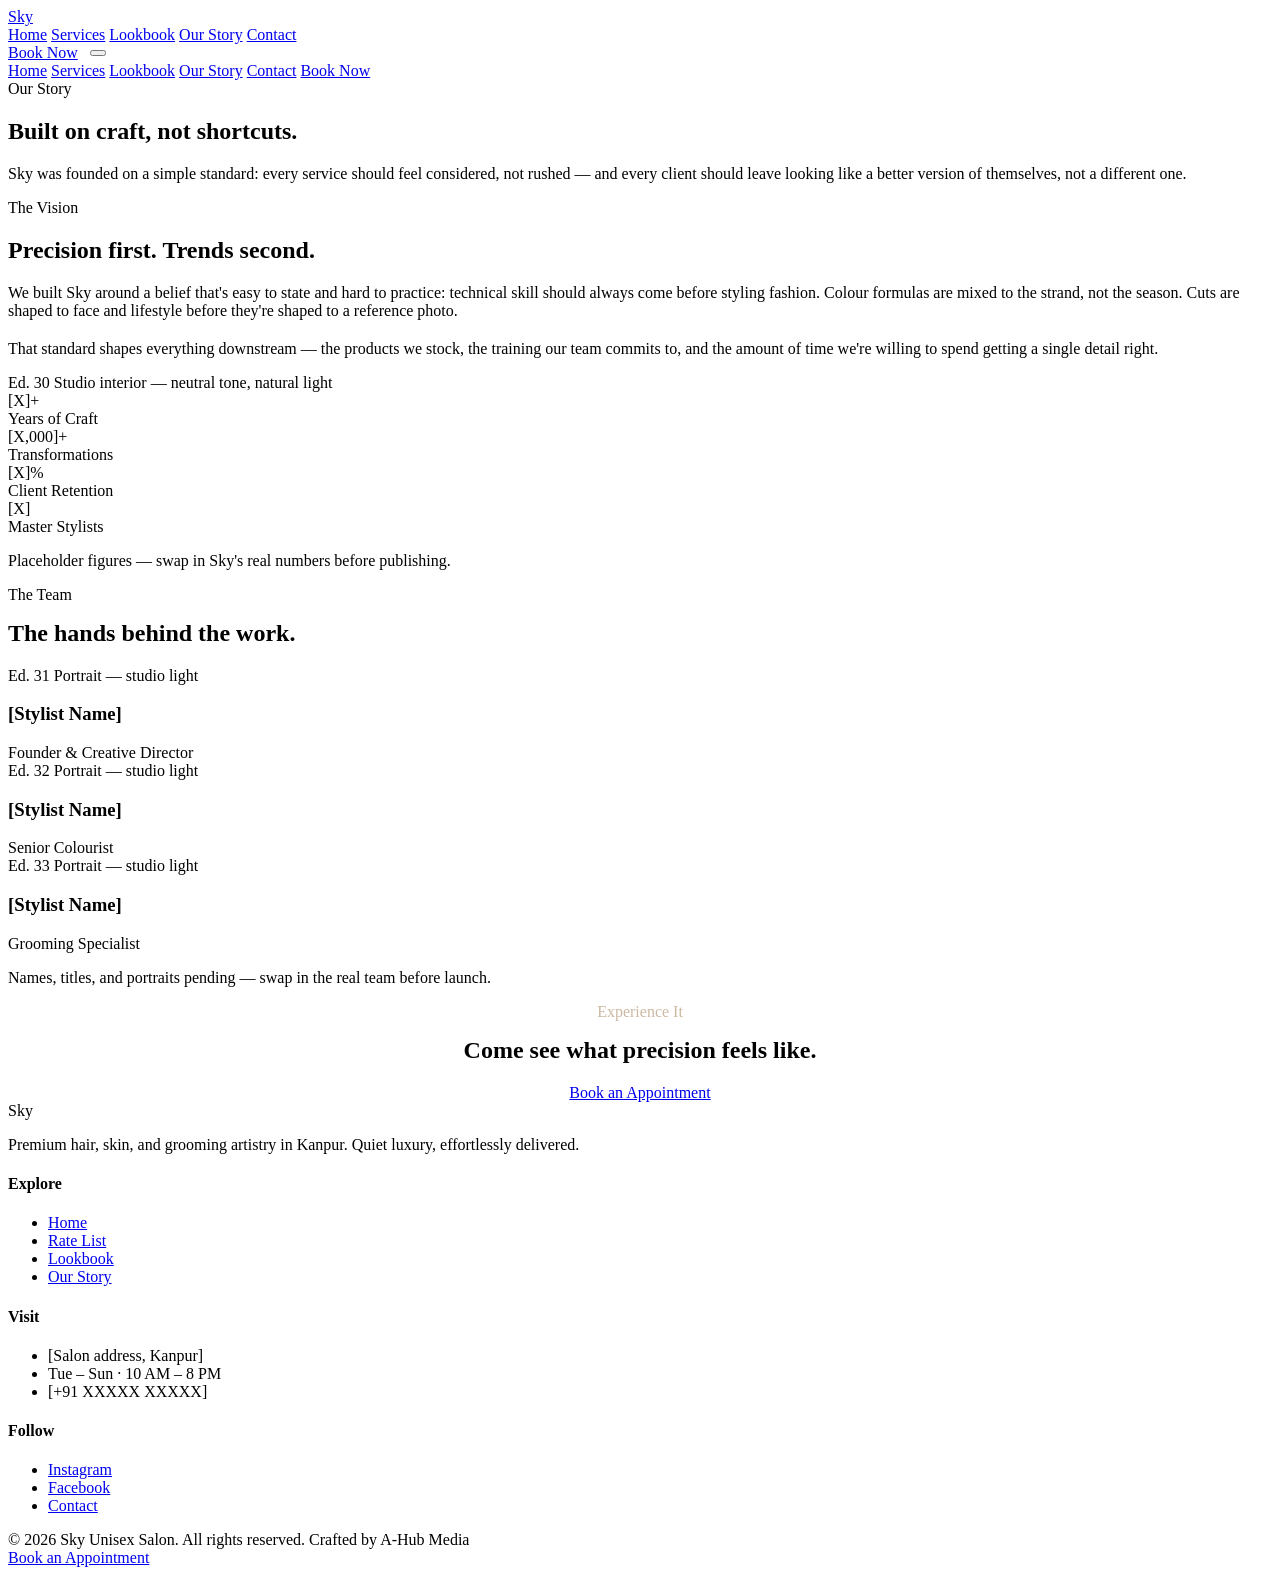
==== about.html @ c4058f4a "Add files via upload" ====
<!DOCTYPE html>
<html lang="en">
<head>
<meta charset="UTF-8">
<meta name="viewport" content="width=device-width, initial-scale=1.0">
<title>Our Story — Sky Unisex Salon</title>
<meta name="description" content="The vision, craft, and standards behind Sky Unisex Salon.">
<link rel="stylesheet" href="css/style.css">
</head>
<body>

<nav class="nav">
  <div class="nav-row">
    <a href="index.html" class="wordmark">Sky<div class="horizon-mark"></div></a>
    <div class="nav-links">
      <a href="index.html">Home</a>
      <a href="services.html">Services</a>
      <a href="gallery.html">Lookbook</a>
      <a href="about.html">Our Story</a>
      <a href="contact.html">Contact</a>
    </div>
    <div style="display:flex; align-items:center; gap:0.75rem;">
      <a href="#" class="btn btn-primary" data-wa="Hi Sky Unisex Salon, I'd like to book an appointment.">Book Now</a>
      <button class="hamburger" aria-label="Menu"><span></span><span></span><span></span></button>
    </div>
  </div>
</nav>

<div class="mobile-overlay">
  <a href="index.html">Home</a>
  <a href="services.html">Services</a>
  <a href="gallery.html">Lookbook</a>
  <a href="about.html">Our Story</a>
  <a href="contact.html">Contact</a>
  <a href="#" class="btn btn-primary" data-wa="Hi Sky Unisex Salon, I'd like to book an appointment.">Book Now</a>
</div>

<section class="wrap page-hero">
  <span class="eyebrow">Our Story</span>
  <h1>Built on craft, not shortcuts.</h1>
  <p class="lead">Sky was founded on a simple standard: every service should feel considered, not rushed — and every client should leave looking like a better version of themselves, not a different one.</p>
</section>

<div class="wrap"><div class="horizon reveal"></div></div>

<!-- VISION SPLIT -->
<section class="wrap section">
  <div class="split reveal">
    <div class="split-copy">
      <span class="eyebrow">The Vision</span>
      <h2>Precision first. Trends second.</h2>
      <p class="lead">We built Sky around a belief that's easy to state and hard to practice: technical skill should always come before styling fashion. Colour formulas are mixed to the strand, not the season. Cuts are shaped to face and lifestyle before they're shaped to a reference photo.</p>
      <p class="lead" style="margin-top:1.25rem;">That standard shapes everything downstream — the products we stock, the training our team commits to, and the amount of time we're willing to spend getting a single detail right.</p>
    </div>
    <div class="split-visual">
      <div class="photo-frame">
        <span class="frame-tag">Ed. 30</span>
        <span class="frame-label">Studio interior — neutral tone, natural light</span>
      </div>
    </div>
  </div>
</section>

<!-- STATS BAR -->
<section class="wrap section-tight reveal">
  <div class="stat-bar">
    <div class="stat">
      <div class="value">[X]+</div>
      <div class="label">Years of Craft</div>
    </div>
    <div class="stat">
      <div class="value">[X,000]+</div>
      <div class="label">Transformations</div>
    </div>
    <div class="stat">
      <div class="value">[X]%</div>
      <div class="label">Client Retention</div>
    </div>
    <div class="stat">
      <div class="value">[X]</div>
      <div class="label">Master Stylists</div>
    </div>
  </div>
  <p class="rate-note" style="margin-top:1rem;">Placeholder figures — swap in Sky's real numbers before publishing.</p>
</section>

<!-- STYLISTS -->
<section class="wrap section">
  <span class="eyebrow">The Team</span>
  <h2 style="margin-top:1rem;">The hands behind the work.</h2>

  <div class="stylists">
    <div class="stylist reveal">
      <div class="photo-frame">
        <span class="frame-tag">Ed. 31</span>
        <span class="frame-label">Portrait — studio light</span>
      </div>
      <h3>[Stylist Name]</h3>
      <div class="role">Founder & Creative Director</div>
    </div>
    <div class="stylist reveal reveal-delay-1">
      <div class="photo-frame">
        <span class="frame-tag">Ed. 32</span>
        <span class="frame-label">Portrait — studio light</span>
      </div>
      <h3>[Stylist Name]</h3>
      <div class="role">Senior Colourist</div>
    </div>
    <div class="stylist reveal reveal-delay-2">
      <div class="photo-frame">
        <span class="frame-tag">Ed. 33</span>
        <span class="frame-label">Portrait — studio light</span>
      </div>
      <h3>[Stylist Name]</h3>
      <div class="role">Grooming Specialist</div>
    </div>
  </div>
  <p class="rate-note">Names, titles, and portraits pending — swap in the real team before launch.</p>
</section>

<!-- CTA -->
<section class="wrap section-tight">
  <div class="location-card reveal" style="grid-template-columns:1fr;">
    <div class="content" style="text-align:center;">
      <span class="eyebrow" style="color:#cbb9a3;">Experience It</span>
      <h2 style="color:var(--cream); margin-top:1rem;">Come see what precision feels like.</h2>
      <a href="#" class="btn btn-on-dark" data-wa="Hi Sky Unisex Salon, I'd like to book an appointment." style="margin-top:1.75rem;">Book an Appointment</a>
    </div>
  </div>
</section>

<footer class="site-footer">
  <div class="wrap">
    <div class="footer-top">
      <div class="footer-brand">
        <div class="wordmark">Sky</div>
        <div class="horizon-mark"></div>
        <p>Premium hair, skin, and grooming artistry in Kanpur. Quiet luxury, effortlessly delivered.</p>
      </div>
      <div class="footer-col">
        <h4>Explore</h4>
        <ul>
          <li><a href="index.html">Home</a></li>
          <li><a href="services.html">Rate List</a></li>
          <li><a href="gallery.html">Lookbook</a></li>
          <li><a href="about.html">Our Story</a></li>
        </ul>
      </div>
      <div class="footer-col">
        <h4>Visit</h4>
        <ul>
          <li><span data-fill="address">[Salon address, Kanpur]</span></li>
          <li>Tue – Sun · 10 AM – 8 PM</li>
          <li><span data-fill="phone">[+91 XXXXX XXXXX]</span></li>
        </ul>
      </div>
      <div class="footer-col">
        <h4>Follow</h4>
        <ul>
          <li><a href="https://instagram.com" target="_blank" rel="noopener">Instagram</a></li>
          <li><a href="https://facebook.com" target="_blank" rel="noopener">Facebook</a></li>
          <li><a href="contact.html">Contact</a></li>
        </ul>
      </div>
    </div>
    <div class="footer-bottom">
      <span>© 2026 Sky Unisex Salon. All rights reserved.</span>
      <span>Crafted by A-Hub Media</span>
    </div>
  </div>
</footer>

<div class="mobile-book-bar">
  <a href="#" class="btn btn-on-dark" data-wa="Hi Sky Unisex Salon, I'd like to book an appointment.">Book an Appointment</a>
</div>

<script src="js/main.js"></script>
</body>
</html>
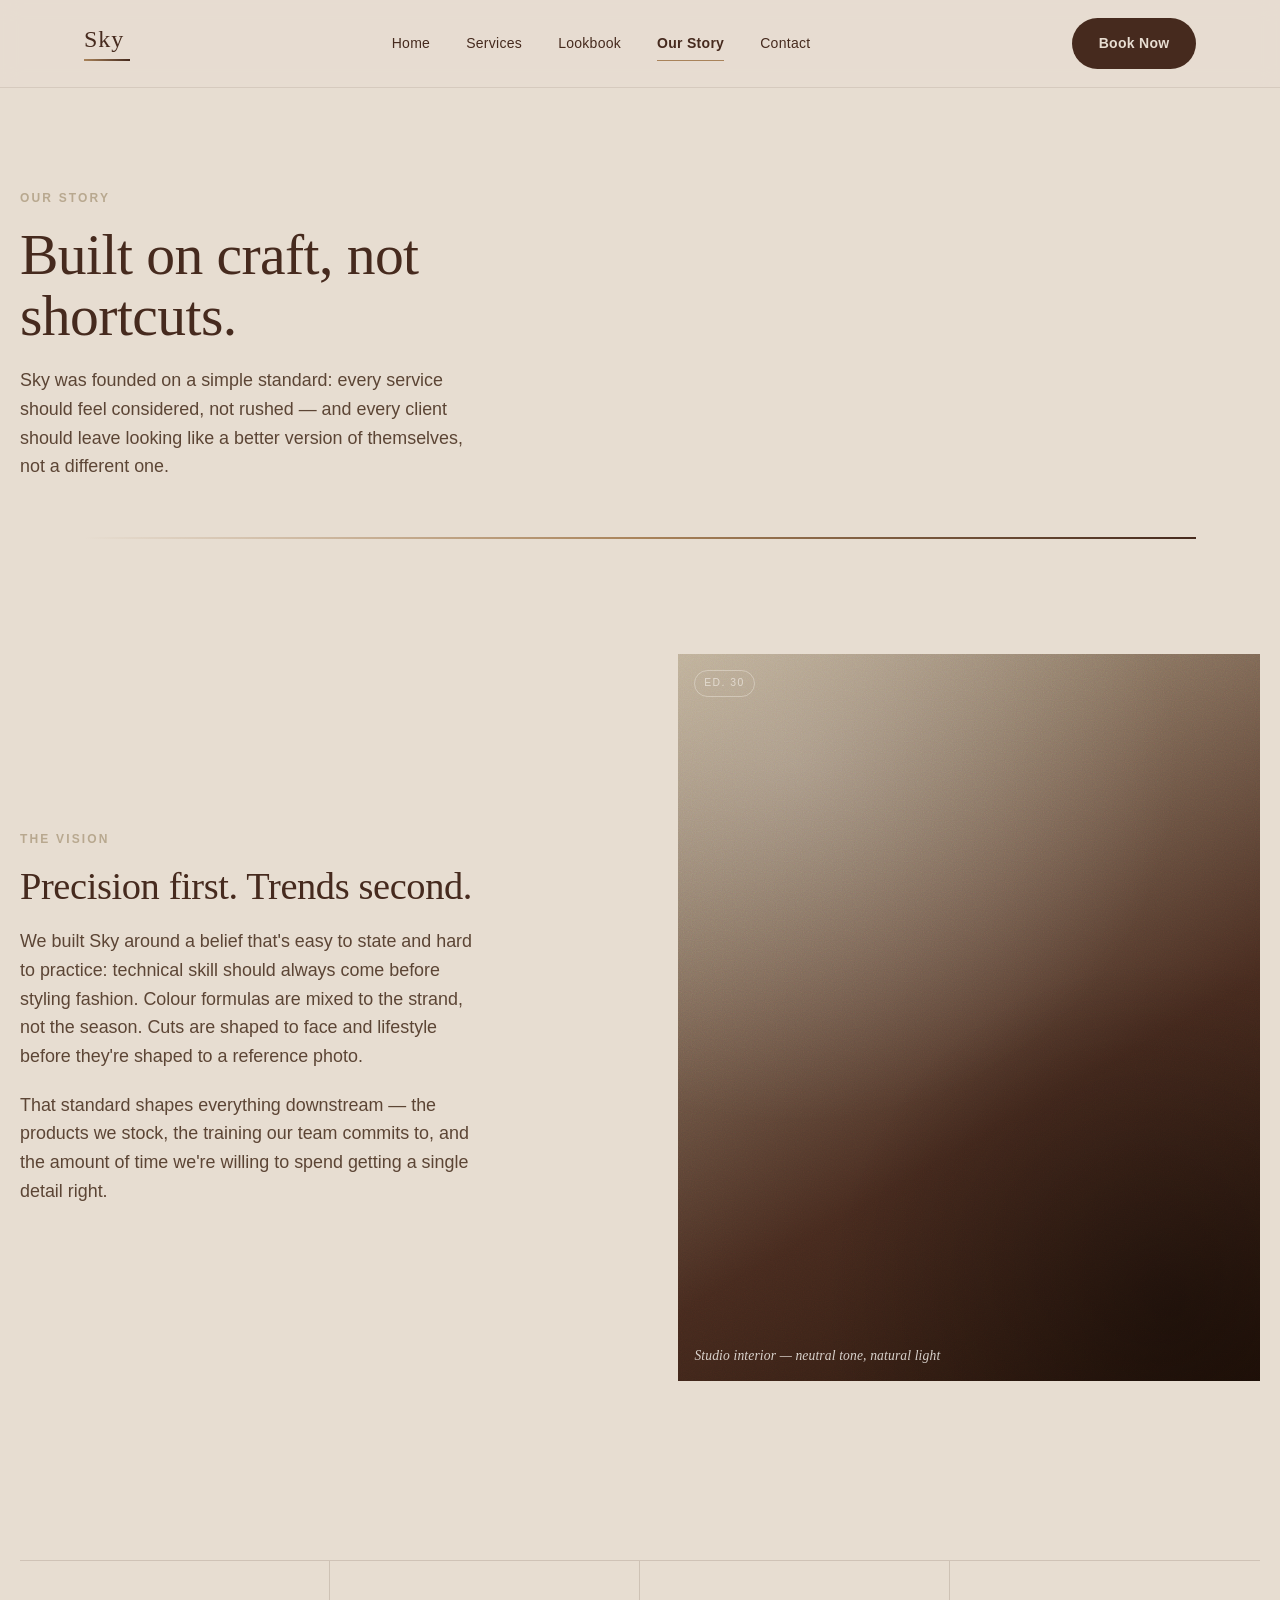
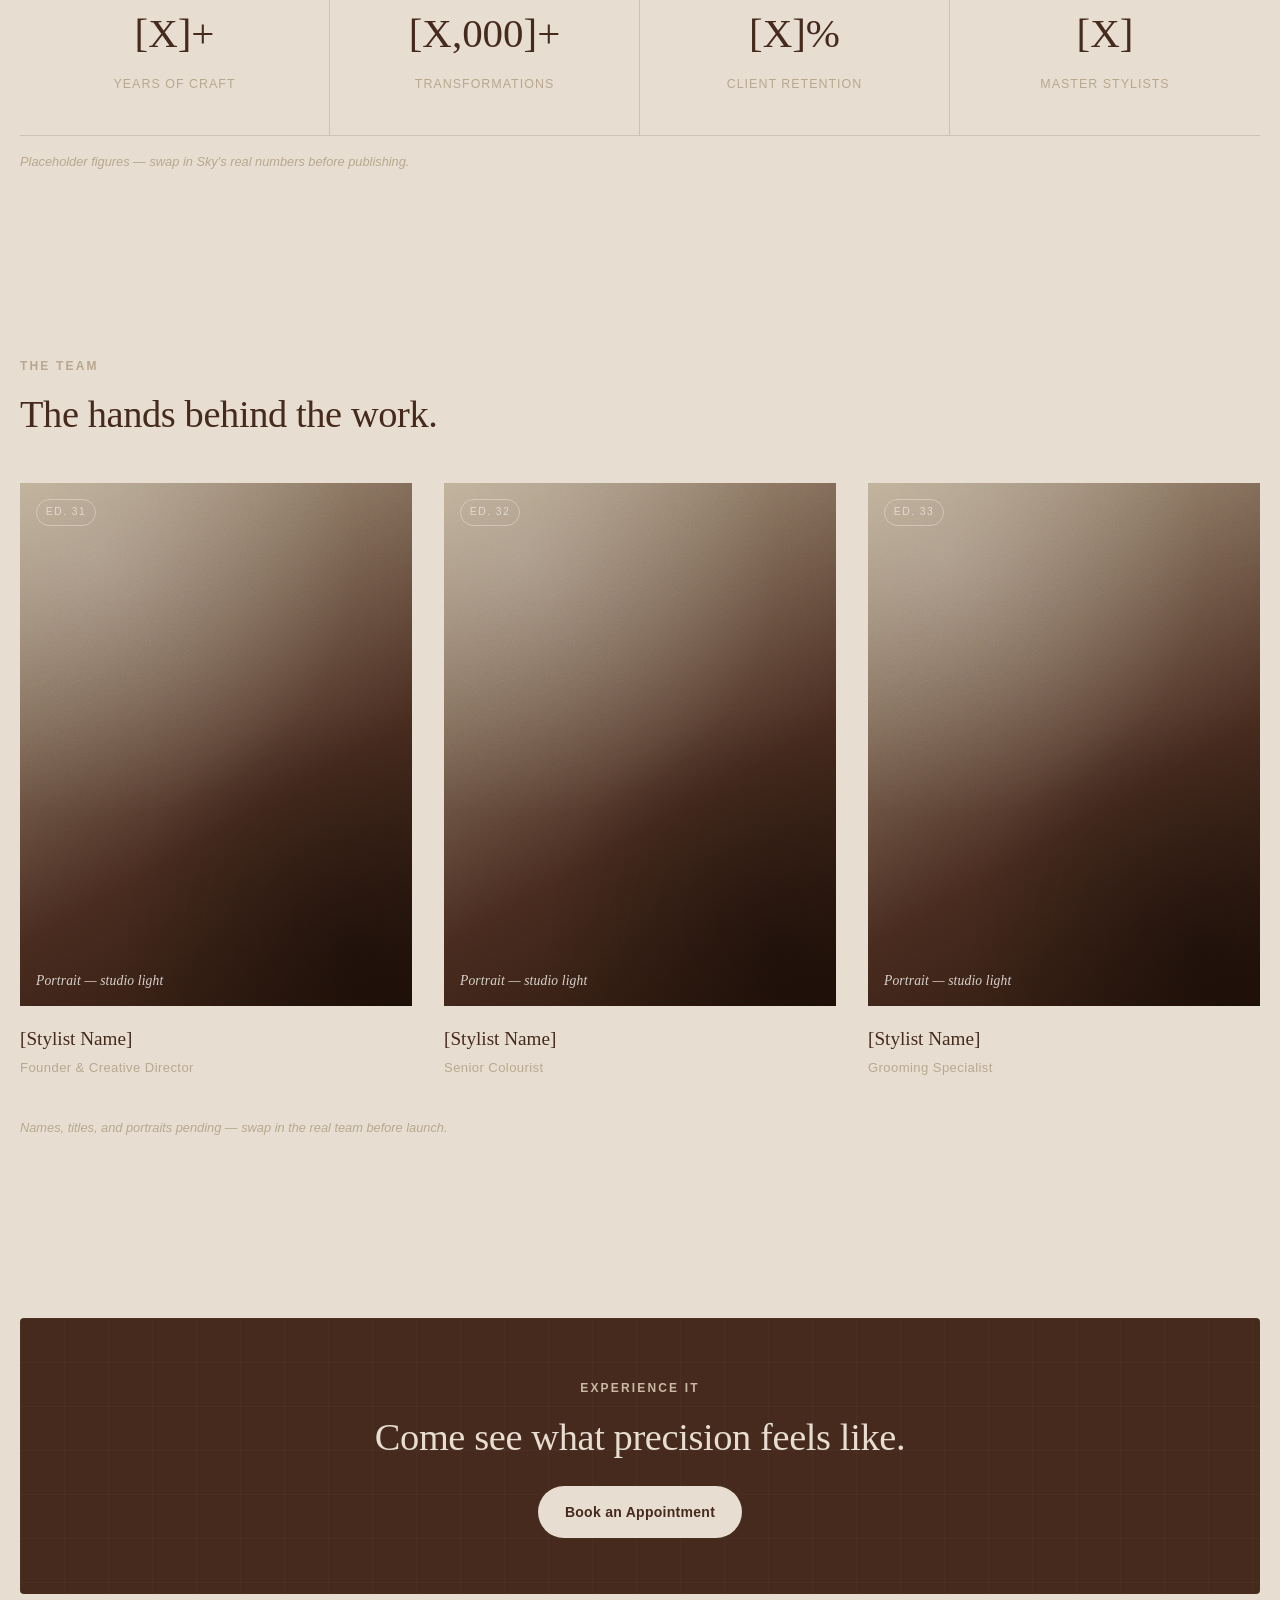
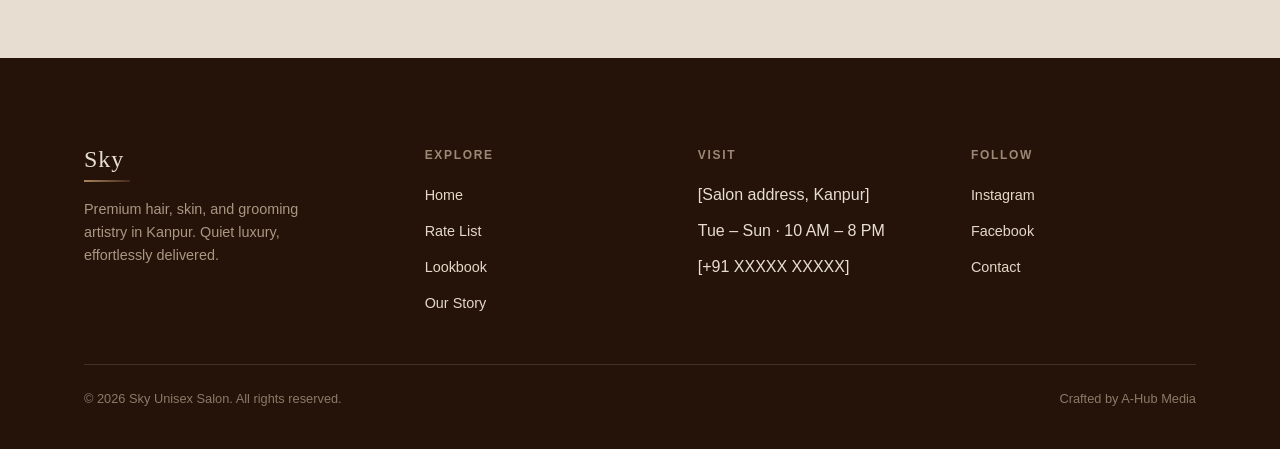
==== commit d785ce03: "Add files via upload" ====
--- a/about.html
+++ b/about.html
@@ -5,7 +5,563 @@
 <meta name="viewport" content="width=device-width, initial-scale=1.0">
 <title>Our Story — Sky Unisex Salon</title>
 <meta name="description" content="The vision, craft, and standards behind Sky Unisex Salon.">
-<link rel="stylesheet" href="css/style.css">
+<style>
+/* ==========================================================================
+   SKY UNISEX SALON — Design System
+   Editorial minimalism. Quiet luxury. One signature: the Horizon Line.
+   ========================================================================== */
+
+@import url('https://fonts.googleapis.com/css2?family=Instrument+Serif:ital@0;1&family=Manrope:wght@300;400;500;600;700&display=swap');
+
+:root{
+  /* ---- Color tokens ---- */
+  --cream:        #E7DDD1;   /* primary background */
+  --cream-dim:    #DED2C3;   /* recessed panels on cream */
+  --white:        #FBF8F3;   /* crisp contrast panel */
+  --espresso:     #462A1E;   /* primary type / CTA */
+  --ink:          #251309;   /* deepest depth, footer, dark sections */
+  --stone:        #B8A88F;   /* muted mid-tone: borders, captions, dividers */
+  --gold-thread:  #A9835A;   /* horizon-gradient midpoint — used ONLY in the horizon signature + link underlines */
+
+  /* ---- Type ---- */
+  --font-display: "Instrument Serif", Georgia, "Times New Roman", serif;
+  --font-body: "Manrope", -apple-system, BlinkMacSystemFont, "Segoe UI", sans-serif;
+
+  /* ---- Scale ---- */
+  --fs-hero:   clamp(2.75rem, 7vw, 6rem);
+  --fs-h1:     clamp(2.25rem, 4.5vw, 3.75rem);
+  --fs-h2:     clamp(1.75rem, 3vw, 2.75rem);
+  --fs-h3:     clamp(1.25rem, 1.6vw, 1.5rem);
+  --fs-lead:   clamp(1.05rem, 1.4vw, 1.25rem);
+  --fs-body:   1rem;
+  --fs-small:  0.8125rem;
+  --fs-eyebrow: 0.75rem;
+
+  --container: 1240px;
+  --gutter: clamp(1.25rem, 5vw, 4rem);
+
+  --ease: cubic-bezier(.22,.61,.36,1);
+}
+
+/* ---- Reset ---- */
+*, *::before, *::after{ box-sizing: border-box; }
+html{ scroll-behavior: smooth; }
+body{
+  margin:0;
+  background: var(--cream);
+  color: var(--espresso);
+  font-family: var(--font-body);
+  font-size: var(--fs-body);
+  line-height: 1.6;
+  -webkit-font-smoothing: antialiased;
+  overflow-x: hidden;
+}
+img, svg{ display:block; max-width:100%; }
+a{ color:inherit; text-decoration:none; }
+ul{ list-style:none; margin:0; padding:0; }
+button{ font-family: inherit; cursor:pointer; }
+h1,h2,h3,h4,p{ margin:0; }
+
+@media (prefers-reduced-motion: reduce){
+  *, *::before, *::after{
+    animation-duration: 0.01ms !important;
+    animation-iteration-count: 1 !important;
+    transition-duration: 0.01ms !important;
+    scroll-behavior: auto !important;
+  }
+}
+
+:focus-visible{
+  outline: 2px solid var(--espresso);
+  outline-offset: 3px;
+}
+
+/* ---- Layout ---- */
+.wrap{
+  max-width: var(--container);
+  margin: 0 auto;
+  padding-left: var(--gutter);
+  padding-right: var(--gutter);
+}
+.section{ padding: clamp(4rem, 9vw, 8rem) 0; }
+.section-tight{ padding: clamp(2.5rem, 5vw, 4.5rem) 0; }
+
+.eyebrow{
+  font-family: var(--font-body);
+  font-size: var(--fs-eyebrow);
+  letter-spacing: 0.18em;
+  text-transform: uppercase;
+  color: var(--stone);
+  font-weight: 600;
+}
+.on-dark .eyebrow{ color: #9c8874; }
+
+h1, .h1{ font-family: var(--font-display); font-size: var(--fs-h1); font-weight:400; line-height:1.05; letter-spacing:-0.01em; }
+h2, .h2{ font-family: var(--font-display); font-size: var(--fs-h2); font-weight:400; line-height:1.1; letter-spacing:-0.01em; }
+h3, .h3{ font-family: var(--font-display); font-size: var(--fs-h3); font-weight:400; }
+.lead{ font-size: var(--fs-lead); color:#5c4535; max-width: 46ch; }
+.on-dark .lead{ color: #cbb9a3; }
+em, i{ font-style: italic; }
+.serif-italic{ font-family: var(--font-display); font-style: italic; }
+
+/* ==========================================================================
+   Horizon Line — signature element
+   A thin cream→gold→espresso gradient thread. Appears under the wordmark,
+   as a scroll-revealed section divider, and as an atmospheric wash in hero.
+   ========================================================================== */
+.horizon{
+  height: 2px;
+  width: 100%;
+  background: linear-gradient(90deg, var(--cream) 0%, var(--gold-thread) 50%, var(--espresso) 100%);
+  transform: scaleX(0);
+  transform-origin: center;
+  transition: transform 1.1s var(--ease);
+}
+.horizon.in-view{ transform: scaleX(1); }
+
+.horizon-mark{
+  width: 46px;
+  height: 2px;
+  background: linear-gradient(90deg, var(--gold-thread), var(--espresso));
+  margin-top: 6px;
+}
+
+.horizon-wash{
+  position:absolute;
+  inset:0;
+  pointer-events:none;
+  background: linear-gradient(180deg, transparent 0%, transparent 52%, rgba(169,131,90,0.10) 62%, rgba(70,42,30,0.14) 100%);
+}
+
+/* ==========================================================================
+   Navigation
+   ========================================================================== */
+.nav{
+  position: sticky;
+  top:0;
+  z-index: 100;
+  background: rgba(231,221,209,0.86);
+  backdrop-filter: blur(10px);
+  border-bottom: 1px solid rgba(70,42,30,0.1);
+}
+.nav-row{
+  display:flex;
+  align-items:center;
+  justify-content: space-between;
+  padding: 1.1rem var(--gutter);
+  max-width: var(--container);
+  margin: 0 auto;
+}
+.wordmark{
+  font-family: var(--font-display);
+  font-size: 1.5rem;
+  letter-spacing: 0.04em;
+  display: inline-flex;
+  flex-direction: column;
+  align-items: flex-start;
+  line-height: 1.1;
+}
+.nav-links{
+  display:flex;
+  align-items:center;
+  gap: 2.25rem;
+}
+.nav-links a{
+  font-size: 0.875rem;
+  letter-spacing: 0.02em;
+  position: relative;
+  padding: 0.25rem 0;
+}
+.nav-links a::after{
+  content:"";
+  position:absolute;
+  left:0; right:0; bottom:-2px;
+  height:1px;
+  background: var(--gold-thread);
+  transform: scaleX(0);
+  transform-origin: left;
+  transition: transform .35s var(--ease);
+}
+.nav-links a:hover::after, .nav-links a.active::after{ transform: scaleX(1); }
+.nav-links a.active{ color: var(--espresso); font-weight: 600; }
+
+.btn{
+  display:inline-flex;
+  align-items:center;
+  gap:0.55rem;
+  font-size: 0.875rem;
+  font-weight:600;
+  letter-spacing:0.02em;
+  padding: 0.85rem 1.6rem;
+  border-radius: 999px;
+  border: 1px solid transparent;
+  transition: transform .3s var(--ease), background .3s var(--ease), color .3s var(--ease), border-color .3s var(--ease);
+  white-space: nowrap;
+}
+.btn-primary{ background: var(--espresso); color: var(--cream); }
+.btn-primary:hover{ background: var(--ink); transform: translateY(-2px); }
+.btn-ghost{ border-color: var(--espresso); color: var(--espresso); }
+.btn-ghost:hover{ background: var(--espresso); color:var(--cream); }
+.btn-on-dark{ background: var(--cream); color: var(--espresso); }
+.btn-on-dark:hover{ background: var(--white); transform: translateY(-2px); }
+.btn-sm{ padding: 0.6rem 1.15rem; font-size: 0.8rem; }
+
+.hamburger{
+  display:none;
+  flex-direction:column;
+  gap:5px;
+  background:none;
+  border:none;
+  padding:8px;
+}
+.hamburger span{ width:22px; height:1.5px; background: var(--espresso); transition: transform .3s var(--ease), opacity .3s var(--ease); }
+.hamburger.is-open span:nth-child(1){ transform: translateY(6.5px) rotate(45deg); }
+.hamburger.is-open span:nth-child(2){ opacity:0; }
+.hamburger.is-open span:nth-child(3){ transform: translateY(-6.5px) rotate(-45deg); }
+
+.mobile-overlay{
+  position: fixed;
+  inset:0;
+  background: var(--cream);
+  z-index: 99;
+  display:flex;
+  flex-direction:column;
+  align-items:center;
+  justify-content:center;
+  gap: 2rem;
+  transform: translateY(-100%);
+  transition: transform .5s var(--ease);
+}
+.mobile-overlay.is-open{ transform: translateY(0); }
+.mobile-overlay a{ font-family: var(--font-display); font-size: 2rem; }
+
+/* ==========================================================================
+   Photo-frame — abstract chiaroscuro placeholder (stand-in for photography)
+   ========================================================================== */
+.photo-frame{
+  position:relative;
+  overflow:hidden;
+  background:
+    radial-gradient(120% 90% at 20% 15%, rgba(251,248,243,0.20), transparent 55%),
+    radial-gradient(100% 80% at 85% 90%, rgba(0,0,0,0.35), transparent 60%),
+    linear-gradient(150deg, var(--stone) 0%, var(--espresso) 62%, var(--ink) 100%);
+}
+.photo-frame::before{
+  content:"";
+  position:absolute; inset:0;
+  opacity:0.18;
+  mix-blend-mode: overlay;
+  background-image: url("data:image/svg+xml;utf8,<svg xmlns='http://www.w3.org/2000/svg' width='120' height='120'><filter id='n'><feTurbulence type='fractalNoise' baseFrequency='0.9' numOctaves='2' stitchTiles='stitch'/></filter><rect width='100%25' height='100%25' filter='url(%23n)'/></svg>");
+}
+.photo-frame .frame-label{
+  position:absolute;
+  left: 1rem; bottom: 0.9rem;
+  right: 1rem;
+  font-family: var(--font-display);
+  font-style: italic;
+  font-size: 0.85rem;
+  color: rgba(251,248,243,0.82);
+  letter-spacing: 0.01em;
+}
+.photo-frame .frame-tag{
+  position:absolute;
+  top:1rem; left:1rem;
+  font-size: 0.65rem;
+  letter-spacing:0.14em;
+  text-transform:uppercase;
+  color: rgba(251,248,243,0.6);
+  border:1px solid rgba(251,248,243,0.35);
+  padding:0.25rem 0.55rem;
+  border-radius:999px;
+}
+.photo-frame img{ position:absolute; inset:0; width:100%; height:100%; object-fit:cover; }
+
+/* ==========================================================================
+   Reveal-on-scroll
+   ========================================================================== */
+.reveal{ opacity:0; transform: translateY(28px); transition: opacity .9s var(--ease), transform .9s var(--ease); }
+.reveal.in-view{ opacity:1; transform:none; }
+.reveal-delay-1{ transition-delay: .12s; }
+.reveal-delay-2{ transition-delay: .24s; }
+.reveal-delay-3{ transition-delay: .36s; }
+
+/* ==========================================================================
+   Hero
+   ========================================================================== */
+.hero{
+  position:relative;
+  display:grid;
+  grid-template-columns: 1fr 1fr;
+  align-items:stretch;
+  min-height: 88vh;
+  background: var(--cream);
+  overflow:hidden;
+}
+.hero-copy{
+  display:flex;
+  flex-direction:column;
+  justify-content:center;
+  padding: 3rem var(--gutter) 3rem clamp(1.25rem,6vw,6.5rem);
+  position:relative;
+  z-index:2;
+}
+.hero-copy h1{ margin-top:1.25rem; }
+.hero-copy .lead{ margin-top:1.5rem; }
+.hero-actions{ display:flex; gap:1rem; margin-top:2.5rem; flex-wrap:wrap; }
+.hero-visual{ position:relative; }
+.hero-visual .photo-frame{ position:absolute; inset: 6% 6% 6% 0; }
+
+/* ==========================================================================
+   Pillars (services overview)
+   ========================================================================== */
+.pillars{
+  display:grid;
+  grid-template-columns: repeat(3, 1fr);
+  border-top: 1px solid rgba(70,42,30,0.15);
+}
+.pillar{
+  padding: 3rem 2.25rem;
+  border-right: 1px solid rgba(70,42,30,0.15);
+  transition: background .4s var(--ease);
+}
+.pillar:last-child{ border-right:none; }
+.pillar:hover{ background: rgba(70,42,30,0.05); }
+.pillar .num{ font-family:var(--font-display); font-style:italic; color: var(--stone); font-size:1rem; }
+.pillar h3{ margin-top:1rem; }
+.pillar p{ margin-top:0.85rem; color:#5c4535; font-size:0.95rem; }
+.pillar .pillar-link{ display:inline-flex; align-items:center; gap:0.4rem; margin-top:1.5rem; font-size:0.8rem; font-weight:600; letter-spacing:0.03em; border-bottom:1px solid var(--gold-thread); padding-bottom:2px; }
+
+/* ==========================================================================
+   Philosophy — "The Sky Experience"
+   ========================================================================== */
+.philosophy{
+  background: var(--ink);
+  color: var(--cream);
+  position:relative;
+}
+.philosophy .wrap{ max-width: 900px; text-align:center; }
+.philosophy h2{ color: var(--white); }
+.philosophy .lead{ margin: 1.75rem auto 0; color:#cbb9a3; }
+
+/* ==========================================================================
+   Split feature row (image + text alternating)
+   ========================================================================== */
+.split{
+  display:grid;
+  grid-template-columns: 1fr 1fr;
+  gap: clamp(2rem, 6vw, 5rem);
+  align-items:center;
+}
+.split.reverse .split-visual{ order:2; }
+.split-visual .photo-frame{ aspect-ratio: 4/5; width:100%; }
+.split .eyebrow{ margin-bottom:1rem; display:block; }
+.split .lead{ margin-top:1.25rem; }
+
+/* ==========================================================================
+   Location card
+   ========================================================================== */
+.location-card{
+  background: var(--espresso);
+  color: var(--cream);
+  border-radius: 4px;
+  padding: clamp(2rem, 5vw, 3.5rem);
+  display:grid;
+  grid-template-columns: 1.1fr 1fr;
+  gap: 3rem;
+  align-items:center;
+  overflow:hidden;
+  position:relative;
+}
+.location-card::before{
+  content:"";
+  position:absolute; inset:0;
+  background-image: linear-gradient(rgba(251,248,243,0.05) 1px, transparent 1px), linear-gradient(90deg, rgba(251,248,243,0.05) 1px, transparent 1px);
+  background-size: 44px 44px;
+  opacity:.5;
+}
+.location-card .content{ position:relative; z-index:1; }
+.location-card .map-plate{
+  position:relative; z-index:1;
+  aspect-ratio: 4/3;
+  border: 1px solid rgba(251,248,243,0.25);
+  border-radius:2px;
+  display:flex;
+  align-items:center;
+  justify-content:center;
+  background: rgba(251,248,243,0.04);
+}
+.location-list{ margin-top:1.75rem; display:flex; flex-direction:column; gap:0.6rem; font-size:0.95rem; color:#e7ddd1cc; }
+.location-list b{ color: var(--cream); }
+
+/* ==========================================================================
+   Footer
+   ========================================================================== */
+.site-footer{ background: var(--ink); color: var(--cream); }
+.footer-top{ display:grid; grid-template-columns: 1.3fr 1fr 1fr 1fr; gap:3rem; padding: clamp(3rem,7vw,5.5rem) 0 3rem; }
+.footer-brand .wordmark{ color: var(--cream); }
+.footer-brand p{ margin-top:1rem; color:#a99783; font-size:0.9rem; max-width:32ch; }
+.footer-col h4{ font-family:var(--font-body); font-size:0.75rem; letter-spacing:0.14em; text-transform:uppercase; color:#9c8874; margin-bottom:1.1rem; }
+.footer-col ul{ display:flex; flex-direction:column; gap:0.65rem; }
+.footer-col a{ font-size:0.9rem; color:#e3d8c8; transition: color .3s; }
+.footer-col a:hover{ color: var(--gold-thread); }
+.footer-bottom{ border-top:1px solid rgba(251,248,243,0.12); padding: 1.5rem 0 2.5rem; display:flex; justify-content:space-between; align-items:center; flex-wrap:wrap; gap:1rem; font-size:0.8rem; color:#8a7a68; }
+.ig-grid{ display:grid; grid-template-columns: repeat(6,1fr); gap:2px; margin-bottom: 2.5rem; }
+.ig-grid .photo-frame{ aspect-ratio:1/1; }
+
+/* ==========================================================================
+   Sticky mobile WhatsApp bar
+   ========================================================================== */
+.mobile-book-bar{
+  position: fixed;
+  left:0; right:0; bottom:0;
+  z-index: 90;
+  display:none;
+  padding: 0.85rem var(--gutter);
+  background: rgba(37,19,9,0.92);
+  backdrop-filter: blur(8px);
+}
+.mobile-book-bar .btn{ width:100%; justify-content:center; }
+
+/* ==========================================================================
+   Rate list (services page)
+   ========================================================================== */
+.tabs{ display:flex; gap:0.5rem; flex-wrap:wrap; border-bottom:1px solid rgba(70,42,30,0.18); padding-bottom: 1.25rem; }
+.tab-btn{
+  background:none; border:1px solid rgba(70,42,30,0.25);
+  padding: 0.6rem 1.25rem; border-radius:999px;
+  font-size:0.85rem; letter-spacing:0.02em; color:#5c4535;
+  transition: all .3s var(--ease);
+}
+.tab-btn.active, .tab-btn:hover{ background: var(--espresso); color: var(--cream); border-color: var(--espresso); }
+
+.rate-panel{ display:none; padding-top: 2.5rem; }
+.rate-panel.active{ display:block; }
+.rate-group h3{ margin-bottom:1.5rem; }
+.rate-row{
+  display:flex;
+  align-items:baseline;
+  gap:0.75rem;
+  padding: 1rem 0;
+  border-bottom: 1px dashed rgba(70,42,30,0.22);
+}
+.rate-row .name{ font-size:1.02rem; }
+.rate-row .name span{ display:block; font-size:0.82rem; color: var(--stone); margin-top:0.15rem; font-family: var(--font-body); }
+.rate-row .leader{ flex:1; border-bottom:1px dotted rgba(70,42,30,0.35); transform: translateY(-6px); }
+.rate-row .price{ font-family: var(--font-display); font-size:1.15rem; white-space:nowrap; }
+.rate-row .book-link{ font-size:0.72rem; letter-spacing:0.08em; text-transform:uppercase; border-bottom:1px solid var(--gold-thread); white-space:nowrap; padding-bottom:1px; }
+.rate-group{ margin-bottom: 3rem; }
+.rate-note{ font-size:0.8rem; color: var(--stone); margin-top:2.5rem; font-style:italic; }
+
+/* ==========================================================================
+   Gallery / lookbook (masonry via CSS columns)
+   ========================================================================== */
+.filter-chips{ display:flex; gap:0.6rem; flex-wrap:wrap; }
+.chip{
+  background:none; border:1px solid rgba(70,42,30,0.28);
+  padding:0.55rem 1.15rem; border-radius:999px; font-size:0.82rem; color:#5c4535;
+  transition: all .3s var(--ease);
+}
+.chip.active, .chip:hover{ background:var(--espresso); color:var(--cream); border-color:var(--espresso); }
+.masonry{ columns: 3 260px; column-gap: 1.1rem; margin-top: 2.75rem; }
+.masonry-item{ break-inside: avoid; margin-bottom: 1.1rem; display:none; }
+.masonry-item.show{ display:block; }
+.masonry-item .photo-frame{ transition: transform .3s var(--ease); }
+.masonry-item .frame-inner{ overflow:hidden; border-radius:2px; }
+.masonry-item:hover .photo-frame{ transform: scale(1.035); }
+
+/* ==========================================================================
+   About — timeline / stats
+   ========================================================================== */
+.stat-bar{ display:grid; grid-template-columns: repeat(4,1fr); border-top:1px solid rgba(70,42,30,0.15); border-bottom:1px solid rgba(70,42,30,0.15); }
+.stat{ padding: 2.5rem 1.5rem; text-align:center; border-right:1px solid rgba(70,42,30,0.15); }
+.stat:last-child{ border-right:none; }
+.stat .value{ font-family:var(--font-display); font-size:clamp(2rem,3.2vw,2.75rem); }
+.stat .label{ margin-top:0.5rem; font-size:0.78rem; letter-spacing:0.08em; text-transform:uppercase; color:var(--stone); }
+
+.stylists{ display:grid; grid-template-columns: repeat(3,1fr); gap:2rem; margin-top:3rem; }
+.stylist .photo-frame{ aspect-ratio: 3/4; margin-bottom:1.1rem; }
+.stylist h3{ font-size:1.2rem; }
+.stylist .role{ font-size:0.82rem; color:var(--stone); margin-top:0.2rem; letter-spacing:0.03em; }
+
+.timeline{ margin-top:3rem; display:flex; flex-direction:column; }
+.tl-row{ display:grid; grid-template-columns: 110px 1fr; gap:2rem; padding: 1.75rem 0; border-top:1px solid rgba(70,42,30,0.15); }
+.tl-row:last-child{ border-bottom:1px solid rgba(70,42,30,0.15); }
+.tl-year{ font-family:var(--font-display); font-style:italic; font-size:1.3rem; color:var(--stone); }
+.tl-copy p{ color:#5c4535; margin-top:0.35rem; max-width:60ch; }
+
+/* ==========================================================================
+   Contact page
+   ========================================================================== */
+.contact-grid{ display:grid; grid-template-columns: 1fr 1fr; gap: clamp(2.5rem,6vw,5rem); }
+.info-row{ display:flex; gap:1.25rem; padding: 1.5rem 0; border-bottom:1px solid rgba(70,42,30,0.15); }
+.info-row .k{ width:130px; flex-shrink:0; font-size:0.78rem; letter-spacing:0.08em; text-transform:uppercase; color:var(--stone); }
+.info-row .v{ font-size:1rem; }
+.info-row .v span{ display:block; font-size:0.85rem; color:#5c4535; }
+
+.qform{ display:flex; flex-direction:column; gap:1.25rem; }
+.qform label{ font-size:0.78rem; letter-spacing:0.08em; text-transform:uppercase; color:var(--stone); margin-bottom:0.5rem; display:block; }
+.qform input, .qform textarea{
+  width:100%; background:transparent; border:none; border-bottom:1px solid rgba(70,42,30,0.35);
+  padding: 0.65rem 0.1rem; font-family:var(--font-body); font-size:1rem; color:var(--espresso);
+  transition: border-color .3s;
+}
+.qform input:focus, .qform textarea:focus{ border-color: var(--espresso); outline:none; }
+.qform textarea{ resize:vertical; min-height:90px; }
+
+.social-row{ display:flex; gap:1rem; margin-top:1.75rem; }
+.social-pill{ border:1px solid var(--espresso); border-radius:999px; padding:0.55rem 1.25rem; font-size:0.82rem; }
+.social-pill:hover{ background:var(--espresso); color:var(--cream); }
+
+.map-embed{ border:none; width:100%; aspect-ratio: 16/10; filter: grayscale(0.55) sepia(0.18) contrast(1.05); border-radius:2px; }
+
+/* ==========================================================================
+   Page hero (interior pages)
+   ========================================================================== */
+.page-hero{ padding: clamp(3.5rem,8vw,6rem) 0 clamp(2.5rem,5vw,3.5rem); }
+.page-hero h1{ margin-top:1rem; max-width: 16ch; }
+.page-hero .lead{ margin-top:1.25rem; }
+
+/* ==========================================================================
+   Responsive
+   ========================================================================== */
+@media (max-width: 980px){
+  .nav-links{ display:none; }
+  .hamburger{ display:flex; }
+  .hero{ grid-template-columns: 1fr; min-height:auto; }
+  .hero-visual{ height:52vh; order:-1; }
+  .hero-visual .photo-frame{ inset:0; }
+  .hero-copy{ padding: 2.75rem var(--gutter); }
+  .pillars{ grid-template-columns:1fr; }
+  .pillar{ border-right:none; border-bottom:1px solid rgba(70,42,30,0.15); }
+  .split, .split.reverse{ grid-template-columns:1fr; }
+  .split.reverse .split-visual{ order:0; }
+  .location-card{ grid-template-columns:1fr; }
+  .footer-top{ grid-template-columns: 1fr 1fr; }
+  .stat-bar{ grid-template-columns: repeat(2,1fr); }
+  .stat:nth-child(2){ border-right:none; }
+  .stylists{ grid-template-columns:1fr 1fr; }
+  .masonry{ columns: 2 200px; }
+  .contact-grid{ grid-template-columns:1fr; }
+  .ig-grid{ grid-template-columns: repeat(3,1fr); }
+  .mobile-book-bar{ display:block; }
+}
+@media (max-width: 560px){
+  .footer-top{ grid-template-columns: 1fr; }
+  .stylists{ grid-template-columns:1fr; }
+  .masonry{ columns: 1; }
+  .tl-row{ grid-template-columns: 1fr; gap:0.4rem; }
+}
+
+/* ---- Print (rate list download) ---- */
+@media print{
+  .nav, .site-footer, .mobile-book-bar, .horizon, .page-hero .btn{ display:none !important; }
+  body{ background:#fff; color:#000; }
+  .rate-row .price{ color:#000; }
+  .tabs{ display:none !important; }
+  .rate-panel{ display:block !important; margin-bottom: 2rem; page-break-inside: avoid; }
+}
+
+</style>
 </head>
 <body>
 
@@ -174,6 +730,127 @@
   <a href="#" class="btn btn-on-dark" data-wa="Hi Sky Unisex Salon, I'd like to book an appointment.">Book an Appointment</a>
 </div>
 
-<script src="js/main.js"></script>
+<script>
+/* Sky Unisex Salon — shared interactions */
+
+// ---- CONFIG: update these two lines with the salon's real details ----
+const WHATSAPP_NUMBER = "919876543210"; // TODO: replace with Sky Unisex Salon's real WhatsApp Business number (country code + number, no + or spaces)
+const MAPS_QUERY = "Sky Unisex Salon, Kanpur"; // TODO: replace with exact address once confirmed
+
+function waLink(message){
+  const text = encodeURIComponent(message);
+  return `https://wa.me/${WHATSAPP_NUMBER}?text=${text}`;
+}
+
+document.addEventListener("DOMContentLoaded", () => {
+
+  // ---- Populate every WhatsApp CTA on the page ----
+  document.querySelectorAll("[data-wa]").forEach(el => {
+    const msg = el.getAttribute("data-wa") || "Hi Sky Unisex Salon, I'd like to book an appointment.";
+    el.setAttribute("href", waLink(msg));
+    el.setAttribute("target", "_blank");
+    el.setAttribute("rel", "noopener");
+  });
+
+  // ---- Maps link ----
+  document.querySelectorAll("[data-maps]").forEach(el => {
+    el.setAttribute("href", `https://www.google.com/maps/search/${encodeURIComponent(MAPS_QUERY)}`);
+    el.setAttribute("target", "_blank");
+    el.setAttribute("rel", "noopener");
+  });
+
+  // ---- Mobile menu ----
+  const hamburger = document.querySelector(".hamburger");
+  const overlay = document.querySelector(".mobile-overlay");
+  if (hamburger && overlay){
+    hamburger.addEventListener("click", () => {
+      hamburger.classList.toggle("is-open");
+      overlay.classList.toggle("is-open");
+      document.body.style.overflow = overlay.classList.contains("is-open") ? "hidden" : "";
+    });
+    overlay.querySelectorAll("a").forEach(a => a.addEventListener("click", () => {
+      hamburger.classList.remove("is-open");
+      overlay.classList.remove("is-open");
+      document.body.style.overflow = "";
+    }));
+  }
+
+  // ---- Active nav link (by current filename) ----
+  const current = (location.pathname.split("/").pop() || "index.html");
+  document.querySelectorAll(".nav-links a, .mobile-overlay a").forEach(a => {
+    const href = a.getAttribute("href");
+    if (href === current || (current === "" && href === "index.html")){
+      a.classList.add("active");
+    }
+  });
+
+  // ---- Scroll reveal ----
+  const revealEls = document.querySelectorAll(".reveal, .horizon");
+  if ("IntersectionObserver" in window){
+    const io = new IntersectionObserver((entries) => {
+      entries.forEach(entry => {
+        if (entry.isIntersecting){
+          entry.target.classList.add("in-view");
+          io.unobserve(entry.target);
+        }
+      });
+    }, { threshold: 0.18 });
+    revealEls.forEach(el => io.observe(el));
+  } else {
+    revealEls.forEach(el => el.classList.add("in-view"));
+  }
+
+  // ---- Service-menu tabs ----
+  const tabButtons = document.querySelectorAll(".tab-btn");
+  if (tabButtons.length){
+    tabButtons.forEach(btn => {
+      btn.addEventListener("click", () => {
+        tabButtons.forEach(b => b.classList.remove("active"));
+        document.querySelectorAll(".rate-panel").forEach(p => p.classList.remove("active"));
+        btn.classList.add("active");
+        document.getElementById(btn.dataset.tab)?.classList.add("active");
+      });
+    });
+  }
+
+  // ---- Gallery filter chips ----
+  const chips = document.querySelectorAll(".chip");
+  if (chips.length){
+    chips.forEach(chip => {
+      chip.addEventListener("click", () => {
+        chips.forEach(c => c.classList.remove("active"));
+        chip.classList.add("active");
+        const cat = chip.dataset.filter;
+        document.querySelectorAll(".masonry-item").forEach(item => {
+          const match = cat === "all" || item.dataset.category === cat;
+          item.classList.toggle("show", match);
+        });
+      });
+    });
+  }
+
+  // ---- Quick query form -> WhatsApp ----
+  const qform = document.querySelector(".qform");
+  if (qform){
+    qform.addEventListener("submit", (e) => {
+      e.preventDefault();
+      const name = qform.querySelector("#qname")?.value.trim() || "";
+      const service = qform.querySelector("#qservice")?.value.trim() || "";
+      const message = qform.querySelector("#qmessage")?.value.trim() || "";
+      let text = `Hi Sky Unisex Salon, my name is ${name || "[name]"}.`;
+      if (service) text += ` I'm interested in: ${service}.`;
+      if (message) text += ` ${message}`;
+      window.open(waLink(text), "_blank", "noopener");
+    });
+  }
+
+  // ---- Rate list "Download" -> print ----
+  document.querySelectorAll("[data-print]").forEach(btn => {
+    btn.addEventListener("click", () => window.print());
+  });
+
+});
+
+</script>
 </body>
 </html>
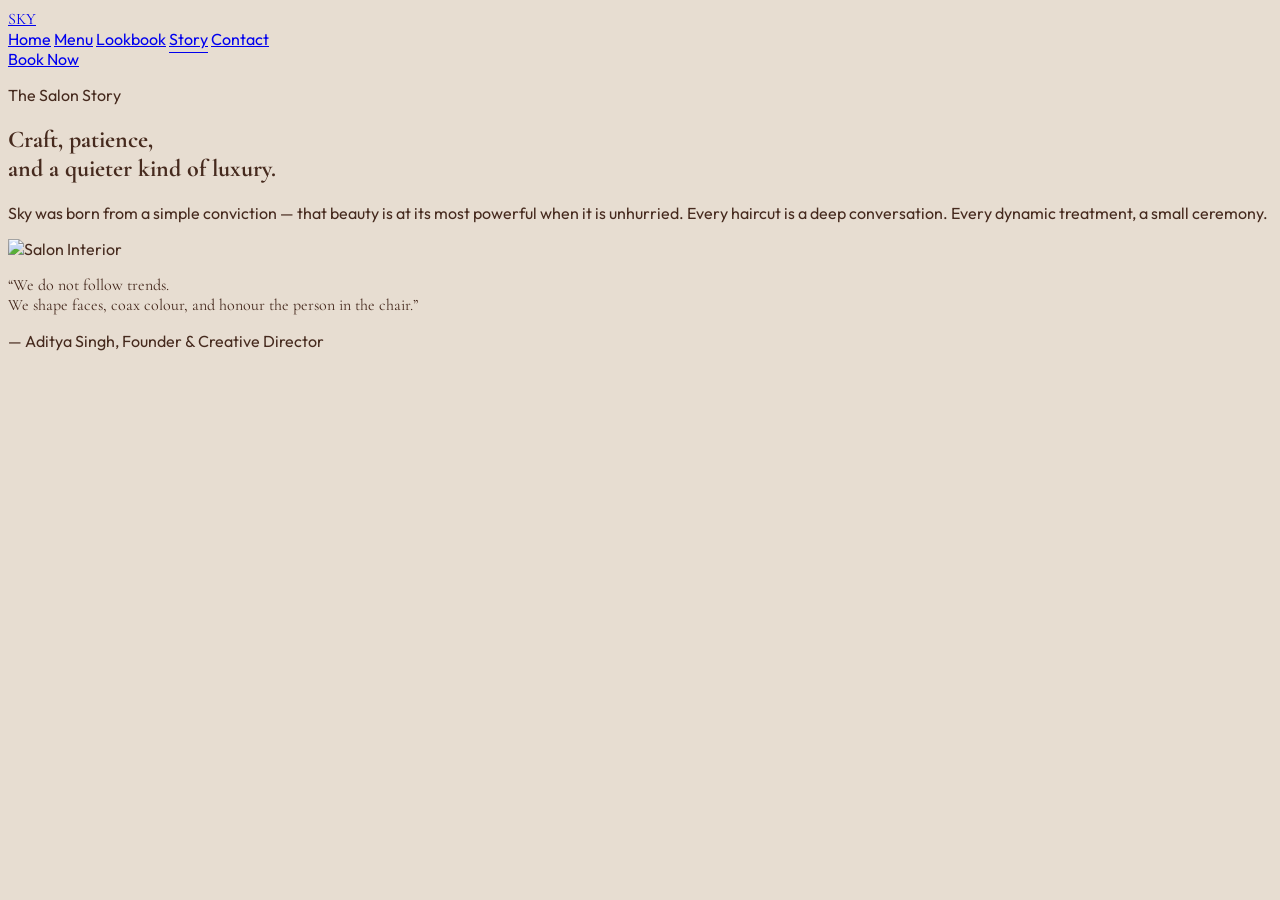
==== commit 25cfc294: "Add files via upload" ====
--- a/about.html
+++ b/about.html
@@ -1,856 +1,53 @@
 <!DOCTYPE html>
 <html lang="en">
 <head>
-<meta charset="UTF-8">
-<meta name="viewport" content="width=device-width, initial-scale=1.0">
-<title>Our Story — Sky Unisex Salon</title>
-<meta name="description" content="The vision, craft, and standards behind Sky Unisex Salon.">
-<style>
-/* ==========================================================================
-   SKY UNISEX SALON — Design System
-   Editorial minimalism. Quiet luxury. One signature: the Horizon Line.
-   ========================================================================== */
+    <meta charset="UTF-8">
+    <meta name="viewport" content="width=device-width, initial-scale=1.0">
+    <title>Story · SKY Unisex Salon</title>
+    <script src="https://cdn.tailwindcss.com"></script>
+    <link rel="stylesheet" href="style.css">
+    <link href="https://fonts.googleapis.com/css2?family=Cormorant+Garamond:ital,wght@0,300;0,400;1,300&family=Outfit:wght@200;300" rel="stylesheet">
+</head>
+<body class="bg-cream text-espresso antialiased font-light">
 
-@import url('https://fonts.googleapis.com/css2?family=Instrument+Serif:ital@0;1&family=Manrope:wght@300;400;500;600;700&display=swap');
+    <!-- NAVIGATION HEADER -->
+    <header class="fixed top-0 left-0 right-0 z-40 bg-cream/85 backdrop-blur-md border-b border-espresso/10">
+        <div class="max-w-7xl mx-auto px-6 md:px-12 h-20 md:h-24 flex items-center justify-between">
+            <a href="index.html" class="font-serif text-2xl md:text-3xl tracking-[0.35em] text-espresso">SKY</a>
+            <nav class="hidden md:flex items-center gap-10">
+                <a href="index.html" class="nav-link font-sans text-[13px] uppercase tracking-[0.28em] text-espresso/80">Home</a>
+                <a href="services.html" class="nav-link font-sans text-[13px] uppercase tracking-[0.28em] text-espresso/80">Menu</a>
+                <a href="gallery.html" class="nav-link font-sans text-[13px] uppercase tracking-[0.28em] text-espresso/80">Lookbook</a>
+                <a href="about.html" class="nav-link font-sans text-[13px] uppercase tracking-[0.28em] text-espresso active">Story</a>
+                <a href="contact.html" class="nav-link font-sans text-[13px] uppercase tracking-[0.28em] text-espresso/80">Contact</a>
+            </nav>
+            <a href="https://wa.me/918707268973" target="_blank" class="hidden md:inline-flex bg-espresso text-cream px-6 py-3 text-[11px] uppercase tracking-[0.28em]">Book Now</a>
+        </div>
+    </header>
 
-:root{
-  /* ---- Color tokens ---- */
-  --cream:        #E7DDD1;   /* primary background */
-  --cream-dim:    #DED2C3;   /* recessed panels on cream */
-  --white:        #FBF8F3;   /* crisp contrast panel */
-  --espresso:     #462A1E;   /* primary type / CTA */
-  --ink:          #251309;   /* deepest depth, footer, dark sections */
-  --stone:        #B8A88F;   /* muted mid-tone: borders, captions, dividers */
-  --gold-thread:  #A9835A;   /* horizon-gradient midpoint — used ONLY in the horizon signature + link underlines */
+    <main class="pt-20 md:pt-32">
+        <section class="max-w-7xl mx-auto px-6 md:px-12 pb-16 grid grid-cols-12 gap-10 items-end">
+            <div class="col-span-12 md:col-span-7">
+                <p class="text-[11px] uppercase tracking-[0.32em] text-espresso/70 mb-4">The Salon Story</p>
+                <h1 class="font-serif text-5xl md:text-7xl leading-[0.95] tracking-tight text-espresso">Craft, patience,<br>and a quieter kind of luxury.</h1>
+                <p class="mt-8 max-w-lg text-espresso/75 leading-relaxed">Sky was born from a simple conviction &mdash; that beauty is at its most powerful when it is unhurried. Every haircut is a deep conversation. Every dynamic treatment, a small ceremony.</p>
+            </div>
+            <div class="col-span-12 md:col-span-5 aspect-[4/5] overflow-hidden shadow-lg">
+                <img src="https://images.unsplash.com/photo-1600585154340-be6161a56a0c?q=80&w=1400" alt="Salon Interior" class="w-full h-full object-cover">
+            </div>
+        </section>
 
-  /* ---- Type ---- */
-  --font-display: "Instrument Serif", Georgia, "Times New Roman", serif;
-  --font-body: "Manrope", -apple-system, BlinkMacSystemFont, "Segoe UI", sans-serif;
+        <!-- TYPOGRAPHIC PULL QUOTE SECTION -->
+        <section class="bg-espresso text-cream py-24 md:py-32 my-16">
+            <div class="max-w-5xl mx-auto px-6 md:px-12 text-center">
+                <p class="font-serif text-3xl md:text-5xl leading-[1.15]">
+                    &ldquo;We do not follow trends.<br> We shape faces, coax colour, and honour the person in the chair.&rdquo;
+                </p>
+                <p class="mt-8 text-[11px] uppercase tracking-[0.32em] text-cream/60">&mdash; Aditya Singh, Founder & Creative Director</p>
+            </div>
+        </section>
+    </main>
 
-  /* ---- Scale ---- */
-  --fs-hero:   clamp(2.75rem, 7vw, 6rem);
-  --fs-h1:     clamp(2.25rem, 4.5vw, 3.75rem);
-  --fs-h2:     clamp(1.75rem, 3vw, 2.75rem);
-  --fs-h3:     clamp(1.25rem, 1.6vw, 1.5rem);
-  --fs-lead:   clamp(1.05rem, 1.4vw, 1.25rem);
-  --fs-body:   1rem;
-  --fs-small:  0.8125rem;
-  --fs-eyebrow: 0.75rem;
-
-  --container: 1240px;
-  --gutter: clamp(1.25rem, 5vw, 4rem);
-
-  --ease: cubic-bezier(.22,.61,.36,1);
-}
-
-/* ---- Reset ---- */
-*, *::before, *::after{ box-sizing: border-box; }
-html{ scroll-behavior: smooth; }
-body{
-  margin:0;
-  background: var(--cream);
-  color: var(--espresso);
-  font-family: var(--font-body);
-  font-size: var(--fs-body);
-  line-height: 1.6;
-  -webkit-font-smoothing: antialiased;
-  overflow-x: hidden;
-}
-img, svg{ display:block; max-width:100%; }
-a{ color:inherit; text-decoration:none; }
-ul{ list-style:none; margin:0; padding:0; }
-button{ font-family: inherit; cursor:pointer; }
-h1,h2,h3,h4,p{ margin:0; }
-
-@media (prefers-reduced-motion: reduce){
-  *, *::before, *::after{
-    animation-duration: 0.01ms !important;
-    animation-iteration-count: 1 !important;
-    transition-duration: 0.01ms !important;
-    scroll-behavior: auto !important;
-  }
-}
-
-:focus-visible{
-  outline: 2px solid var(--espresso);
-  outline-offset: 3px;
-}
-
-/* ---- Layout ---- */
-.wrap{
-  max-width: var(--container);
-  margin: 0 auto;
-  padding-left: var(--gutter);
-  padding-right: var(--gutter);
-}
-.section{ padding: clamp(4rem, 9vw, 8rem) 0; }
-.section-tight{ padding: clamp(2.5rem, 5vw, 4.5rem) 0; }
-
-.eyebrow{
-  font-family: var(--font-body);
-  font-size: var(--fs-eyebrow);
-  letter-spacing: 0.18em;
-  text-transform: uppercase;
-  color: var(--stone);
-  font-weight: 600;
-}
-.on-dark .eyebrow{ color: #9c8874; }
-
-h1, .h1{ font-family: var(--font-display); font-size: var(--fs-h1); font-weight:400; line-height:1.05; letter-spacing:-0.01em; }
-h2, .h2{ font-family: var(--font-display); font-size: var(--fs-h2); font-weight:400; line-height:1.1; letter-spacing:-0.01em; }
-h3, .h3{ font-family: var(--font-display); font-size: var(--fs-h3); font-weight:400; }
-.lead{ font-size: var(--fs-lead); color:#5c4535; max-width: 46ch; }
-.on-dark .lead{ color: #cbb9a3; }
-em, i{ font-style: italic; }
-.serif-italic{ font-family: var(--font-display); font-style: italic; }
-
-/* ==========================================================================
-   Horizon Line — signature element
-   A thin cream→gold→espresso gradient thread. Appears under the wordmark,
-   as a scroll-revealed section divider, and as an atmospheric wash in hero.
-   ========================================================================== */
-.horizon{
-  height: 2px;
-  width: 100%;
-  background: linear-gradient(90deg, var(--cream) 0%, var(--gold-thread) 50%, var(--espresso) 100%);
-  transform: scaleX(0);
-  transform-origin: center;
-  transition: transform 1.1s var(--ease);
-}
-.horizon.in-view{ transform: scaleX(1); }
-
-.horizon-mark{
-  width: 46px;
-  height: 2px;
-  background: linear-gradient(90deg, var(--gold-thread), var(--espresso));
-  margin-top: 6px;
-}
-
-.horizon-wash{
-  position:absolute;
-  inset:0;
-  pointer-events:none;
-  background: linear-gradient(180deg, transparent 0%, transparent 52%, rgba(169,131,90,0.10) 62%, rgba(70,42,30,0.14) 100%);
-}
-
-/* ==========================================================================
-   Navigation
-   ========================================================================== */
-.nav{
-  position: sticky;
-  top:0;
-  z-index: 100;
-  background: rgba(231,221,209,0.86);
-  backdrop-filter: blur(10px);
-  border-bottom: 1px solid rgba(70,42,30,0.1);
-}
-.nav-row{
-  display:flex;
-  align-items:center;
-  justify-content: space-between;
-  padding: 1.1rem var(--gutter);
-  max-width: var(--container);
-  margin: 0 auto;
-}
-.wordmark{
-  font-family: var(--font-display);
-  font-size: 1.5rem;
-  letter-spacing: 0.04em;
-  display: inline-flex;
-  flex-direction: column;
-  align-items: flex-start;
-  line-height: 1.1;
-}
-.nav-links{
-  display:flex;
-  align-items:center;
-  gap: 2.25rem;
-}
-.nav-links a{
-  font-size: 0.875rem;
-  letter-spacing: 0.02em;
-  position: relative;
-  padding: 0.25rem 0;
-}
-.nav-links a::after{
-  content:"";
-  position:absolute;
-  left:0; right:0; bottom:-2px;
-  height:1px;
-  background: var(--gold-thread);
-  transform: scaleX(0);
-  transform-origin: left;
-  transition: transform .35s var(--ease);
-}
-.nav-links a:hover::after, .nav-links a.active::after{ transform: scaleX(1); }
-.nav-links a.active{ color: var(--espresso); font-weight: 600; }
-
-.btn{
-  display:inline-flex;
-  align-items:center;
-  gap:0.55rem;
-  font-size: 0.875rem;
-  font-weight:600;
-  letter-spacing:0.02em;
-  padding: 0.85rem 1.6rem;
-  border-radius: 999px;
-  border: 1px solid transparent;
-  transition: transform .3s var(--ease), background .3s var(--ease), color .3s var(--ease), border-color .3s var(--ease);
-  white-space: nowrap;
-}
-.btn-primary{ background: var(--espresso); color: var(--cream); }
-.btn-primary:hover{ background: var(--ink); transform: translateY(-2px); }
-.btn-ghost{ border-color: var(--espresso); color: var(--espresso); }
-.btn-ghost:hover{ background: var(--espresso); color:var(--cream); }
-.btn-on-dark{ background: var(--cream); color: var(--espresso); }
-.btn-on-dark:hover{ background: var(--white); transform: translateY(-2px); }
-.btn-sm{ padding: 0.6rem 1.15rem; font-size: 0.8rem; }
-
-.hamburger{
-  display:none;
-  flex-direction:column;
-  gap:5px;
-  background:none;
-  border:none;
-  padding:8px;
-}
-.hamburger span{ width:22px; height:1.5px; background: var(--espresso); transition: transform .3s var(--ease), opacity .3s var(--ease); }
-.hamburger.is-open span:nth-child(1){ transform: translateY(6.5px) rotate(45deg); }
-.hamburger.is-open span:nth-child(2){ opacity:0; }
-.hamburger.is-open span:nth-child(3){ transform: translateY(-6.5px) rotate(-45deg); }
-
-.mobile-overlay{
-  position: fixed;
-  inset:0;
-  background: var(--cream);
-  z-index: 99;
-  display:flex;
-  flex-direction:column;
-  align-items:center;
-  justify-content:center;
-  gap: 2rem;
-  transform: translateY(-100%);
-  transition: transform .5s var(--ease);
-}
-.mobile-overlay.is-open{ transform: translateY(0); }
-.mobile-overlay a{ font-family: var(--font-display); font-size: 2rem; }
-
-/* ==========================================================================
-   Photo-frame — abstract chiaroscuro placeholder (stand-in for photography)
-   ========================================================================== */
-.photo-frame{
-  position:relative;
-  overflow:hidden;
-  background:
-    radial-gradient(120% 90% at 20% 15%, rgba(251,248,243,0.20), transparent 55%),
-    radial-gradient(100% 80% at 85% 90%, rgba(0,0,0,0.35), transparent 60%),
-    linear-gradient(150deg, var(--stone) 0%, var(--espresso) 62%, var(--ink) 100%);
-}
-.photo-frame::before{
-  content:"";
-  position:absolute; inset:0;
-  opacity:0.18;
-  mix-blend-mode: overlay;
-  background-image: url("data:image/svg+xml;utf8,<svg xmlns='http://www.w3.org/2000/svg' width='120' height='120'><filter id='n'><feTurbulence type='fractalNoise' baseFrequency='0.9' numOctaves='2' stitchTiles='stitch'/></filter><rect width='100%25' height='100%25' filter='url(%23n)'/></svg>");
-}
-.photo-frame .frame-label{
-  position:absolute;
-  left: 1rem; bottom: 0.9rem;
-  right: 1rem;
-  font-family: var(--font-display);
-  font-style: italic;
-  font-size: 0.85rem;
-  color: rgba(251,248,243,0.82);
-  letter-spacing: 0.01em;
-}
-.photo-frame .frame-tag{
-  position:absolute;
-  top:1rem; left:1rem;
-  font-size: 0.65rem;
-  letter-spacing:0.14em;
-  text-transform:uppercase;
-  color: rgba(251,248,243,0.6);
-  border:1px solid rgba(251,248,243,0.35);
-  padding:0.25rem 0.55rem;
-  border-radius:999px;
-}
-.photo-frame img{ position:absolute; inset:0; width:100%; height:100%; object-fit:cover; }
-
-/* ==========================================================================
-   Reveal-on-scroll
-   ========================================================================== */
-.reveal{ opacity:0; transform: translateY(28px); transition: opacity .9s var(--ease), transform .9s var(--ease); }
-.reveal.in-view{ opacity:1; transform:none; }
-.reveal-delay-1{ transition-delay: .12s; }
-.reveal-delay-2{ transition-delay: .24s; }
-.reveal-delay-3{ transition-delay: .36s; }
-
-/* ==========================================================================
-   Hero
-   ========================================================================== */
-.hero{
-  position:relative;
-  display:grid;
-  grid-template-columns: 1fr 1fr;
-  align-items:stretch;
-  min-height: 88vh;
-  background: var(--cream);
-  overflow:hidden;
-}
-.hero-copy{
-  display:flex;
-  flex-direction:column;
-  justify-content:center;
-  padding: 3rem var(--gutter) 3rem clamp(1.25rem,6vw,6.5rem);
-  position:relative;
-  z-index:2;
-}
-.hero-copy h1{ margin-top:1.25rem; }
-.hero-copy .lead{ margin-top:1.5rem; }
-.hero-actions{ display:flex; gap:1rem; margin-top:2.5rem; flex-wrap:wrap; }
-.hero-visual{ position:relative; }
-.hero-visual .photo-frame{ position:absolute; inset: 6% 6% 6% 0; }
-
-/* ==========================================================================
-   Pillars (services overview)
-   ========================================================================== */
-.pillars{
-  display:grid;
-  grid-template-columns: repeat(3, 1fr);
-  border-top: 1px solid rgba(70,42,30,0.15);
-}
-.pillar{
-  padding: 3rem 2.25rem;
-  border-right: 1px solid rgba(70,42,30,0.15);
-  transition: background .4s var(--ease);
-}
-.pillar:last-child{ border-right:none; }
-.pillar:hover{ background: rgba(70,42,30,0.05); }
-.pillar .num{ font-family:var(--font-display); font-style:italic; color: var(--stone); font-size:1rem; }
-.pillar h3{ margin-top:1rem; }
-.pillar p{ margin-top:0.85rem; color:#5c4535; font-size:0.95rem; }
-.pillar .pillar-link{ display:inline-flex; align-items:center; gap:0.4rem; margin-top:1.5rem; font-size:0.8rem; font-weight:600; letter-spacing:0.03em; border-bottom:1px solid var(--gold-thread); padding-bottom:2px; }
-
-/* ==========================================================================
-   Philosophy — "The Sky Experience"
-   ========================================================================== */
-.philosophy{
-  background: var(--ink);
-  color: var(--cream);
-  position:relative;
-}
-.philosophy .wrap{ max-width: 900px; text-align:center; }
-.philosophy h2{ color: var(--white); }
-.philosophy .lead{ margin: 1.75rem auto 0; color:#cbb9a3; }
-
-/* ==========================================================================
-   Split feature row (image + text alternating)
-   ========================================================================== */
-.split{
-  display:grid;
-  grid-template-columns: 1fr 1fr;
-  gap: clamp(2rem, 6vw, 5rem);
-  align-items:center;
-}
-.split.reverse .split-visual{ order:2; }
-.split-visual .photo-frame{ aspect-ratio: 4/5; width:100%; }
-.split .eyebrow{ margin-bottom:1rem; display:block; }
-.split .lead{ margin-top:1.25rem; }
-
-/* ==========================================================================
-   Location card
-   ========================================================================== */
-.location-card{
-  background: var(--espresso);
-  color: var(--cream);
-  border-radius: 4px;
-  padding: clamp(2rem, 5vw, 3.5rem);
-  display:grid;
-  grid-template-columns: 1.1fr 1fr;
-  gap: 3rem;
-  align-items:center;
-  overflow:hidden;
-  position:relative;
-}
-.location-card::before{
-  content:"";
-  position:absolute; inset:0;
-  background-image: linear-gradient(rgba(251,248,243,0.05) 1px, transparent 1px), linear-gradient(90deg, rgba(251,248,243,0.05) 1px, transparent 1px);
-  background-size: 44px 44px;
-  opacity:.5;
-}
-.location-card .content{ position:relative; z-index:1; }
-.location-card .map-plate{
-  position:relative; z-index:1;
-  aspect-ratio: 4/3;
-  border: 1px solid rgba(251,248,243,0.25);
-  border-radius:2px;
-  display:flex;
-  align-items:center;
-  justify-content:center;
-  background: rgba(251,248,243,0.04);
-}
-.location-list{ margin-top:1.75rem; display:flex; flex-direction:column; gap:0.6rem; font-size:0.95rem; color:#e7ddd1cc; }
-.location-list b{ color: var(--cream); }
-
-/* ==========================================================================
-   Footer
-   ========================================================================== */
-.site-footer{ background: var(--ink); color: var(--cream); }
-.footer-top{ display:grid; grid-template-columns: 1.3fr 1fr 1fr 1fr; gap:3rem; padding: clamp(3rem,7vw,5.5rem) 0 3rem; }
-.footer-brand .wordmark{ color: var(--cream); }
-.footer-brand p{ margin-top:1rem; color:#a99783; font-size:0.9rem; max-width:32ch; }
-.footer-col h4{ font-family:var(--font-body); font-size:0.75rem; letter-spacing:0.14em; text-transform:uppercase; color:#9c8874; margin-bottom:1.1rem; }
-.footer-col ul{ display:flex; flex-direction:column; gap:0.65rem; }
-.footer-col a{ font-size:0.9rem; color:#e3d8c8; transition: color .3s; }
-.footer-col a:hover{ color: var(--gold-thread); }
-.footer-bottom{ border-top:1px solid rgba(251,248,243,0.12); padding: 1.5rem 0 2.5rem; display:flex; justify-content:space-between; align-items:center; flex-wrap:wrap; gap:1rem; font-size:0.8rem; color:#8a7a68; }
-.ig-grid{ display:grid; grid-template-columns: repeat(6,1fr); gap:2px; margin-bottom: 2.5rem; }
-.ig-grid .photo-frame{ aspect-ratio:1/1; }
-
-/* ==========================================================================
-   Sticky mobile WhatsApp bar
-   ========================================================================== */
-.mobile-book-bar{
-  position: fixed;
-  left:0; right:0; bottom:0;
-  z-index: 90;
-  display:none;
-  padding: 0.85rem var(--gutter);
-  background: rgba(37,19,9,0.92);
-  backdrop-filter: blur(8px);
-}
-.mobile-book-bar .btn{ width:100%; justify-content:center; }
-
-/* ==========================================================================
-   Rate list (services page)
-   ========================================================================== */
-.tabs{ display:flex; gap:0.5rem; flex-wrap:wrap; border-bottom:1px solid rgba(70,42,30,0.18); padding-bottom: 1.25rem; }
-.tab-btn{
-  background:none; border:1px solid rgba(70,42,30,0.25);
-  padding: 0.6rem 1.25rem; border-radius:999px;
-  font-size:0.85rem; letter-spacing:0.02em; color:#5c4535;
-  transition: all .3s var(--ease);
-}
-.tab-btn.active, .tab-btn:hover{ background: var(--espresso); color: var(--cream); border-color: var(--espresso); }
-
-.rate-panel{ display:none; padding-top: 2.5rem; }
-.rate-panel.active{ display:block; }
-.rate-group h3{ margin-bottom:1.5rem; }
-.rate-row{
-  display:flex;
-  align-items:baseline;
-  gap:0.75rem;
-  padding: 1rem 0;
-  border-bottom: 1px dashed rgba(70,42,30,0.22);
-}
-.rate-row .name{ font-size:1.02rem; }
-.rate-row .name span{ display:block; font-size:0.82rem; color: var(--stone); margin-top:0.15rem; font-family: var(--font-body); }
-.rate-row .leader{ flex:1; border-bottom:1px dotted rgba(70,42,30,0.35); transform: translateY(-6px); }
-.rate-row .price{ font-family: var(--font-display); font-size:1.15rem; white-space:nowrap; }
-.rate-row .book-link{ font-size:0.72rem; letter-spacing:0.08em; text-transform:uppercase; border-bottom:1px solid var(--gold-thread); white-space:nowrap; padding-bottom:1px; }
-.rate-group{ margin-bottom: 3rem; }
-.rate-note{ font-size:0.8rem; color: var(--stone); margin-top:2.5rem; font-style:italic; }
-
-/* ==========================================================================
-   Gallery / lookbook (masonry via CSS columns)
-   ========================================================================== */
-.filter-chips{ display:flex; gap:0.6rem; flex-wrap:wrap; }
-.chip{
-  background:none; border:1px solid rgba(70,42,30,0.28);
-  padding:0.55rem 1.15rem; border-radius:999px; font-size:0.82rem; color:#5c4535;
-  transition: all .3s var(--ease);
-}
-.chip.active, .chip:hover{ background:var(--espresso); color:var(--cream); border-color:var(--espresso); }
-.masonry{ columns: 3 260px; column-gap: 1.1rem; margin-top: 2.75rem; }
-.masonry-item{ break-inside: avoid; margin-bottom: 1.1rem; display:none; }
-.masonry-item.show{ display:block; }
-.masonry-item .photo-frame{ transition: transform .3s var(--ease); }
-.masonry-item .frame-inner{ overflow:hidden; border-radius:2px; }
-.masonry-item:hover .photo-frame{ transform: scale(1.035); }
-
-/* ==========================================================================
-   About — timeline / stats
-   ========================================================================== */
-.stat-bar{ display:grid; grid-template-columns: repeat(4,1fr); border-top:1px solid rgba(70,42,30,0.15); border-bottom:1px solid rgba(70,42,30,0.15); }
-.stat{ padding: 2.5rem 1.5rem; text-align:center; border-right:1px solid rgba(70,42,30,0.15); }
-.stat:last-child{ border-right:none; }
-.stat .value{ font-family:var(--font-display); font-size:clamp(2rem,3.2vw,2.75rem); }
-.stat .label{ margin-top:0.5rem; font-size:0.78rem; letter-spacing:0.08em; text-transform:uppercase; color:var(--stone); }
-
-.stylists{ display:grid; grid-template-columns: repeat(3,1fr); gap:2rem; margin-top:3rem; }
-.stylist .photo-frame{ aspect-ratio: 3/4; margin-bottom:1.1rem; }
-.stylist h3{ font-size:1.2rem; }
-.stylist .role{ font-size:0.82rem; color:var(--stone); margin-top:0.2rem; letter-spacing:0.03em; }
-
-.timeline{ margin-top:3rem; display:flex; flex-direction:column; }
-.tl-row{ display:grid; grid-template-columns: 110px 1fr; gap:2rem; padding: 1.75rem 0; border-top:1px solid rgba(70,42,30,0.15); }
-.tl-row:last-child{ border-bottom:1px solid rgba(70,42,30,0.15); }
-.tl-year{ font-family:var(--font-display); font-style:italic; font-size:1.3rem; color:var(--stone); }
-.tl-copy p{ color:#5c4535; margin-top:0.35rem; max-width:60ch; }
-
-/* ==========================================================================
-   Contact page
-   ========================================================================== */
-.contact-grid{ display:grid; grid-template-columns: 1fr 1fr; gap: clamp(2.5rem,6vw,5rem); }
-.info-row{ display:flex; gap:1.25rem; padding: 1.5rem 0; border-bottom:1px solid rgba(70,42,30,0.15); }
-.info-row .k{ width:130px; flex-shrink:0; font-size:0.78rem; letter-spacing:0.08em; text-transform:uppercase; color:var(--stone); }
-.info-row .v{ font-size:1rem; }
-.info-row .v span{ display:block; font-size:0.85rem; color:#5c4535; }
-
-.qform{ display:flex; flex-direction:column; gap:1.25rem; }
-.qform label{ font-size:0.78rem; letter-spacing:0.08em; text-transform:uppercase; color:var(--stone); margin-bottom:0.5rem; display:block; }
-.qform input, .qform textarea{
-  width:100%; background:transparent; border:none; border-bottom:1px solid rgba(70,42,30,0.35);
-  padding: 0.65rem 0.1rem; font-family:var(--font-body); font-size:1rem; color:var(--espresso);
-  transition: border-color .3s;
-}
-.qform input:focus, .qform textarea:focus{ border-color: var(--espresso); outline:none; }
-.qform textarea{ resize:vertical; min-height:90px; }
-
-.social-row{ display:flex; gap:1rem; margin-top:1.75rem; }
-.social-pill{ border:1px solid var(--espresso); border-radius:999px; padding:0.55rem 1.25rem; font-size:0.82rem; }
-.social-pill:hover{ background:var(--espresso); color:var(--cream); }
-
-.map-embed{ border:none; width:100%; aspect-ratio: 16/10; filter: grayscale(0.55) sepia(0.18) contrast(1.05); border-radius:2px; }
-
-/* ==========================================================================
-   Page hero (interior pages)
-   ========================================================================== */
-.page-hero{ padding: clamp(3.5rem,8vw,6rem) 0 clamp(2.5rem,5vw,3.5rem); }
-.page-hero h1{ margin-top:1rem; max-width: 16ch; }
-.page-hero .lead{ margin-top:1.25rem; }
-
-/* ==========================================================================
-   Responsive
-   ========================================================================== */
-@media (max-width: 980px){
-  .nav-links{ display:none; }
-  .hamburger{ display:flex; }
-  .hero{ grid-template-columns: 1fr; min-height:auto; }
-  .hero-visual{ height:52vh; order:-1; }
-  .hero-visual .photo-frame{ inset:0; }
-  .hero-copy{ padding: 2.75rem var(--gutter); }
-  .pillars{ grid-template-columns:1fr; }
-  .pillar{ border-right:none; border-bottom:1px solid rgba(70,42,30,0.15); }
-  .split, .split.reverse{ grid-template-columns:1fr; }
-  .split.reverse .split-visual{ order:0; }
-  .location-card{ grid-template-columns:1fr; }
-  .footer-top{ grid-template-columns: 1fr 1fr; }
-  .stat-bar{ grid-template-columns: repeat(2,1fr); }
-  .stat:nth-child(2){ border-right:none; }
-  .stylists{ grid-template-columns:1fr 1fr; }
-  .masonry{ columns: 2 200px; }
-  .contact-grid{ grid-template-columns:1fr; }
-  .ig-grid{ grid-template-columns: repeat(3,1fr); }
-  .mobile-book-bar{ display:block; }
-}
-@media (max-width: 560px){
-  .footer-top{ grid-template-columns: 1fr; }
-  .stylists{ grid-template-columns:1fr; }
-  .masonry{ columns: 1; }
-  .tl-row{ grid-template-columns: 1fr; gap:0.4rem; }
-}
-
-/* ---- Print (rate list download) ---- */
-@media print{
-  .nav, .site-footer, .mobile-book-bar, .horizon, .page-hero .btn{ display:none !important; }
-  body{ background:#fff; color:#000; }
-  .rate-row .price{ color:#000; }
-  .tabs{ display:none !important; }
-  .rate-panel{ display:block !important; margin-bottom: 2rem; page-break-inside: avoid; }
-}
-
-</style>
-</head>
-<body>
-
-<nav class="nav">
-  <div class="nav-row">
-    <a href="index.html" class="wordmark">Sky<div class="horizon-mark"></div></a>
-    <div class="nav-links">
-      <a href="index.html">Home</a>
-      <a href="services.html">Services</a>
-      <a href="gallery.html">Lookbook</a>
-      <a href="about.html">Our Story</a>
-      <a href="contact.html">Contact</a>
-    </div>
-    <div style="display:flex; align-items:center; gap:0.75rem;">
-      <a href="#" class="btn btn-primary" data-wa="Hi Sky Unisex Salon, I'd like to book an appointment.">Book Now</a>
-      <button class="hamburger" aria-label="Menu"><span></span><span></span><span></span></button>
-    </div>
-  </div>
-</nav>
-
-<div class="mobile-overlay">
-  <a href="index.html">Home</a>
-  <a href="services.html">Services</a>
-  <a href="gallery.html">Lookbook</a>
-  <a href="about.html">Our Story</a>
-  <a href="contact.html">Contact</a>
-  <a href="#" class="btn btn-primary" data-wa="Hi Sky Unisex Salon, I'd like to book an appointment.">Book Now</a>
-</div>
-
-<section class="wrap page-hero">
-  <span class="eyebrow">Our Story</span>
-  <h1>Built on craft, not shortcuts.</h1>
-  <p class="lead">Sky was founded on a simple standard: every service should feel considered, not rushed — and every client should leave looking like a better version of themselves, not a different one.</p>
-</section>
-
-<div class="wrap"><div class="horizon reveal"></div></div>
-
-<!-- VISION SPLIT -->
-<section class="wrap section">
-  <div class="split reveal">
-    <div class="split-copy">
-      <span class="eyebrow">The Vision</span>
-      <h2>Precision first. Trends second.</h2>
-      <p class="lead">We built Sky around a belief that's easy to state and hard to practice: technical skill should always come before styling fashion. Colour formulas are mixed to the strand, not the season. Cuts are shaped to face and lifestyle before they're shaped to a reference photo.</p>
-      <p class="lead" style="margin-top:1.25rem;">That standard shapes everything downstream — the products we stock, the training our team commits to, and the amount of time we're willing to spend getting a single detail right.</p>
-    </div>
-    <div class="split-visual">
-      <div class="photo-frame">
-        <span class="frame-tag">Ed. 30</span>
-        <span class="frame-label">Studio interior — neutral tone, natural light</span>
-      </div>
-    </div>
-  </div>
-</section>
-
-<!-- STATS BAR -->
-<section class="wrap section-tight reveal">
-  <div class="stat-bar">
-    <div class="stat">
-      <div class="value">[X]+</div>
-      <div class="label">Years of Craft</div>
-    </div>
-    <div class="stat">
-      <div class="value">[X,000]+</div>
-      <div class="label">Transformations</div>
-    </div>
-    <div class="stat">
-      <div class="value">[X]%</div>
-      <div class="label">Client Retention</div>
-    </div>
-    <div class="stat">
-      <div class="value">[X]</div>
-      <div class="label">Master Stylists</div>
-    </div>
-  </div>
-  <p class="rate-note" style="margin-top:1rem;">Placeholder figures — swap in Sky's real numbers before publishing.</p>
-</section>
-
-<!-- STYLISTS -->
-<section class="wrap section">
-  <span class="eyebrow">The Team</span>
-  <h2 style="margin-top:1rem;">The hands behind the work.</h2>
-
-  <div class="stylists">
-    <div class="stylist reveal">
-      <div class="photo-frame">
-        <span class="frame-tag">Ed. 31</span>
-        <span class="frame-label">Portrait — studio light</span>
-      </div>
-      <h3>[Stylist Name]</h3>
-      <div class="role">Founder & Creative Director</div>
-    </div>
-    <div class="stylist reveal reveal-delay-1">
-      <div class="photo-frame">
-        <span class="frame-tag">Ed. 32</span>
-        <span class="frame-label">Portrait — studio light</span>
-      </div>
-      <h3>[Stylist Name]</h3>
-      <div class="role">Senior Colourist</div>
-    </div>
-    <div class="stylist reveal reveal-delay-2">
-      <div class="photo-frame">
-        <span class="frame-tag">Ed. 33</span>
-        <span class="frame-label">Portrait — studio light</span>
-      </div>
-      <h3>[Stylist Name]</h3>
-      <div class="role">Grooming Specialist</div>
-    </div>
-  </div>
-  <p class="rate-note">Names, titles, and portraits pending — swap in the real team before launch.</p>
-</section>
-
-<!-- CTA -->
-<section class="wrap section-tight">
-  <div class="location-card reveal" style="grid-template-columns:1fr;">
-    <div class="content" style="text-align:center;">
-      <span class="eyebrow" style="color:#cbb9a3;">Experience It</span>
-      <h2 style="color:var(--cream); margin-top:1rem;">Come see what precision feels like.</h2>
-      <a href="#" class="btn btn-on-dark" data-wa="Hi Sky Unisex Salon, I'd like to book an appointment." style="margin-top:1.75rem;">Book an Appointment</a>
-    </div>
-  </div>
-</section>
-
-<footer class="site-footer">
-  <div class="wrap">
-    <div class="footer-top">
-      <div class="footer-brand">
-        <div class="wordmark">Sky</div>
-        <div class="horizon-mark"></div>
-        <p>Premium hair, skin, and grooming artistry in Kanpur. Quiet luxury, effortlessly delivered.</p>
-      </div>
-      <div class="footer-col">
-        <h4>Explore</h4>
-        <ul>
-          <li><a href="index.html">Home</a></li>
-          <li><a href="services.html">Rate List</a></li>
-          <li><a href="gallery.html">Lookbook</a></li>
-          <li><a href="about.html">Our Story</a></li>
-        </ul>
-      </div>
-      <div class="footer-col">
-        <h4>Visit</h4>
-        <ul>
-          <li><span data-fill="address">[Salon address, Kanpur]</span></li>
-          <li>Tue – Sun · 10 AM – 8 PM</li>
-          <li><span data-fill="phone">[+91 XXXXX XXXXX]</span></li>
-        </ul>
-      </div>
-      <div class="footer-col">
-        <h4>Follow</h4>
-        <ul>
-          <li><a href="https://instagram.com" target="_blank" rel="noopener">Instagram</a></li>
-          <li><a href="https://facebook.com" target="_blank" rel="noopener">Facebook</a></li>
-          <li><a href="contact.html">Contact</a></li>
-        </ul>
-      </div>
-    </div>
-    <div class="footer-bottom">
-      <span>© 2026 Sky Unisex Salon. All rights reserved.</span>
-      <span>Crafted by A-Hub Media</span>
-    </div>
-  </div>
-</footer>
-
-<div class="mobile-book-bar">
-  <a href="#" class="btn btn-on-dark" data-wa="Hi Sky Unisex Salon, I'd like to book an appointment.">Book an Appointment</a>
-</div>
-
-<script>
-/* Sky Unisex Salon — shared interactions */
-
-// ---- CONFIG: update these two lines with the salon's real details ----
-const WHATSAPP_NUMBER = "919876543210"; // TODO: replace with Sky Unisex Salon's real WhatsApp Business number (country code + number, no + or spaces)
-const MAPS_QUERY = "Sky Unisex Salon, Kanpur"; // TODO: replace with exact address once confirmed
-
-function waLink(message){
-  const text = encodeURIComponent(message);
-  return `https://wa.me/${WHATSAPP_NUMBER}?text=${text}`;
-}
-
-document.addEventListener("DOMContentLoaded", () => {
-
-  // ---- Populate every WhatsApp CTA on the page ----
-  document.querySelectorAll("[data-wa]").forEach(el => {
-    const msg = el.getAttribute("data-wa") || "Hi Sky Unisex Salon, I'd like to book an appointment.";
-    el.setAttribute("href", waLink(msg));
-    el.setAttribute("target", "_blank");
-    el.setAttribute("rel", "noopener");
-  });
-
-  // ---- Maps link ----
-  document.querySelectorAll("[data-maps]").forEach(el => {
-    el.setAttribute("href", `https://www.google.com/maps/search/${encodeURIComponent(MAPS_QUERY)}`);
-    el.setAttribute("target", "_blank");
-    el.setAttribute("rel", "noopener");
-  });
-
-  // ---- Mobile menu ----
-  const hamburger = document.querySelector(".hamburger");
-  const overlay = document.querySelector(".mobile-overlay");
-  if (hamburger && overlay){
-    hamburger.addEventListener("click", () => {
-      hamburger.classList.toggle("is-open");
-      overlay.classList.toggle("is-open");
-      document.body.style.overflow = overlay.classList.contains("is-open") ? "hidden" : "";
-    });
-    overlay.querySelectorAll("a").forEach(a => a.addEventListener("click", () => {
-      hamburger.classList.remove("is-open");
-      overlay.classList.remove("is-open");
-      document.body.style.overflow = "";
-    }));
-  }
-
-  // ---- Active nav link (by current filename) ----
-  const current = (location.pathname.split("/").pop() || "index.html");
-  document.querySelectorAll(".nav-links a, .mobile-overlay a").forEach(a => {
-    const href = a.getAttribute("href");
-    if (href === current || (current === "" && href === "index.html")){
-      a.classList.add("active");
-    }
-  });
-
-  // ---- Scroll reveal ----
-  const revealEls = document.querySelectorAll(".reveal, .horizon");
-  if ("IntersectionObserver" in window){
-    const io = new IntersectionObserver((entries) => {
-      entries.forEach(entry => {
-        if (entry.isIntersecting){
-          entry.target.classList.add("in-view");
-          io.unobserve(entry.target);
-        }
-      });
-    }, { threshold: 0.18 });
-    revealEls.forEach(el => io.observe(el));
-  } else {
-    revealEls.forEach(el => el.classList.add("in-view"));
-  }
-
-  // ---- Service-menu tabs ----
-  const tabButtons = document.querySelectorAll(".tab-btn");
-  if (tabButtons.length){
-    tabButtons.forEach(btn => {
-      btn.addEventListener("click", () => {
-        tabButtons.forEach(b => b.classList.remove("active"));
-        document.querySelectorAll(".rate-panel").forEach(p => p.classList.remove("active"));
-        btn.classList.add("active");
-        document.getElementById(btn.dataset.tab)?.classList.add("active");
-      });
-    });
-  }
-
-  // ---- Gallery filter chips ----
-  const chips = document.querySelectorAll(".chip");
-  if (chips.length){
-    chips.forEach(chip => {
-      chip.addEventListener("click", () => {
-        chips.forEach(c => c.classList.remove("active"));
-        chip.classList.add("active");
-        const cat = chip.dataset.filter;
-        document.querySelectorAll(".masonry-item").forEach(item => {
-          const match = cat === "all" || item.dataset.category === cat;
-          item.classList.toggle("show", match);
-        });
-      });
-    });
-  }
-
-  // ---- Quick query form -> WhatsApp ----
-  const qform = document.querySelector(".qform");
-  if (qform){
-    qform.addEventListener("submit", (e) => {
-      e.preventDefault();
-      const name = qform.querySelector("#qname")?.value.trim() || "";
-      const service = qform.querySelector("#qservice")?.value.trim() || "";
-      const message = qform.querySelector("#qmessage")?.value.trim() || "";
-      let text = `Hi Sky Unisex Salon, my name is ${name || "[name]"}.`;
-      if (service) text += ` I'm interested in: ${service}.`;
-      if (message) text += ` ${message}`;
-      window.open(waLink(text), "_blank", "noopener");
-    });
-  }
-
-  // ---- Rate list "Download" -> print ----
-  document.querySelectorAll("[data-print]").forEach(btn => {
-    btn.addEventListener("click", () => window.print());
-  });
-
-});
-
-</script>
+    <script src="main.js"></script>
 </body>
-</html>
+</html>
--- a/style.css
+++ b/style.css
@@ -0,0 +1,76 @@
+/* Core Color Tokens mapping directly to our premium neutral layout theme */
+:root {
+    --cream: #e7ddd1;
+    --cream-soft: #f5efe9;
+    --espresso: #462a1e;
+    --espresso-deep: #2b1911;
+}
+
+/* Base typography setup anchoring Cormorant Garamond and Outfit */
+body {
+    background-color: var(--cream);
+    color: var(--espresso);
+    font-family: 'Outfit', sans-serif;
+}
+
+.font-serif {
+    font-family: 'Cormorant Garamond', serif;
+}
+
+/* Custom text highlighting colors matching our palette */
+::selection {
+    background-color: var(--espresso);
+    color: var(--cream);
+}
+
+/* Underline navigation layout link effect */
+.nav-link {
+    position: relative;
+    padding-bottom: 4px;
+    transition: color 0.3s ease;
+}
+.nav-link::after {
+    content: '';
+    position: absolute;
+    left: 0; right: 0; bottom: 0;
+    height: 1px;
+    background-color: currentColor;
+    transform: scaleX(0);
+    transform-origin: right;
+    transition: transform 350ms ease;
+}
+.nav-link:hover::after,
+.nav-link.active::after {
+    transform: scaleX(1);
+    transform-origin: left;
+}
+
+/* Subtle architectural overlay styling adding depth texture across sections */
+.grain::before {
+    content: "";
+    position: absolute;
+    inset: 0;
+    background-image: radial-gradient(rgba(70,42,30,0.06) 1px, transparent 1px);
+    background-size: 3px 3px;
+    pointer-events: none;
+    opacity: 0.5;
+}
+
+/* Slow, elegant hover easing for editorial imagery elements */
+.zoom-hover img {
+    transition: transform 800ms cubic-bezier(0.22, 1, 0.36, 1);
+}
+.zoom-hover:hover img {
+    transform: scale(1.04);
+}
+
+/* Pricing menu dotted connection line leaders */
+.dot-leader {
+    display: flex;
+    align-items: baseline;
+    gap: 0.75rem;
+}
+.dot-leader .leader {
+    flex: 1 1 auto;
+    border-bottom: 1px dotted rgba(70, 42, 30, 0.35);
+}
